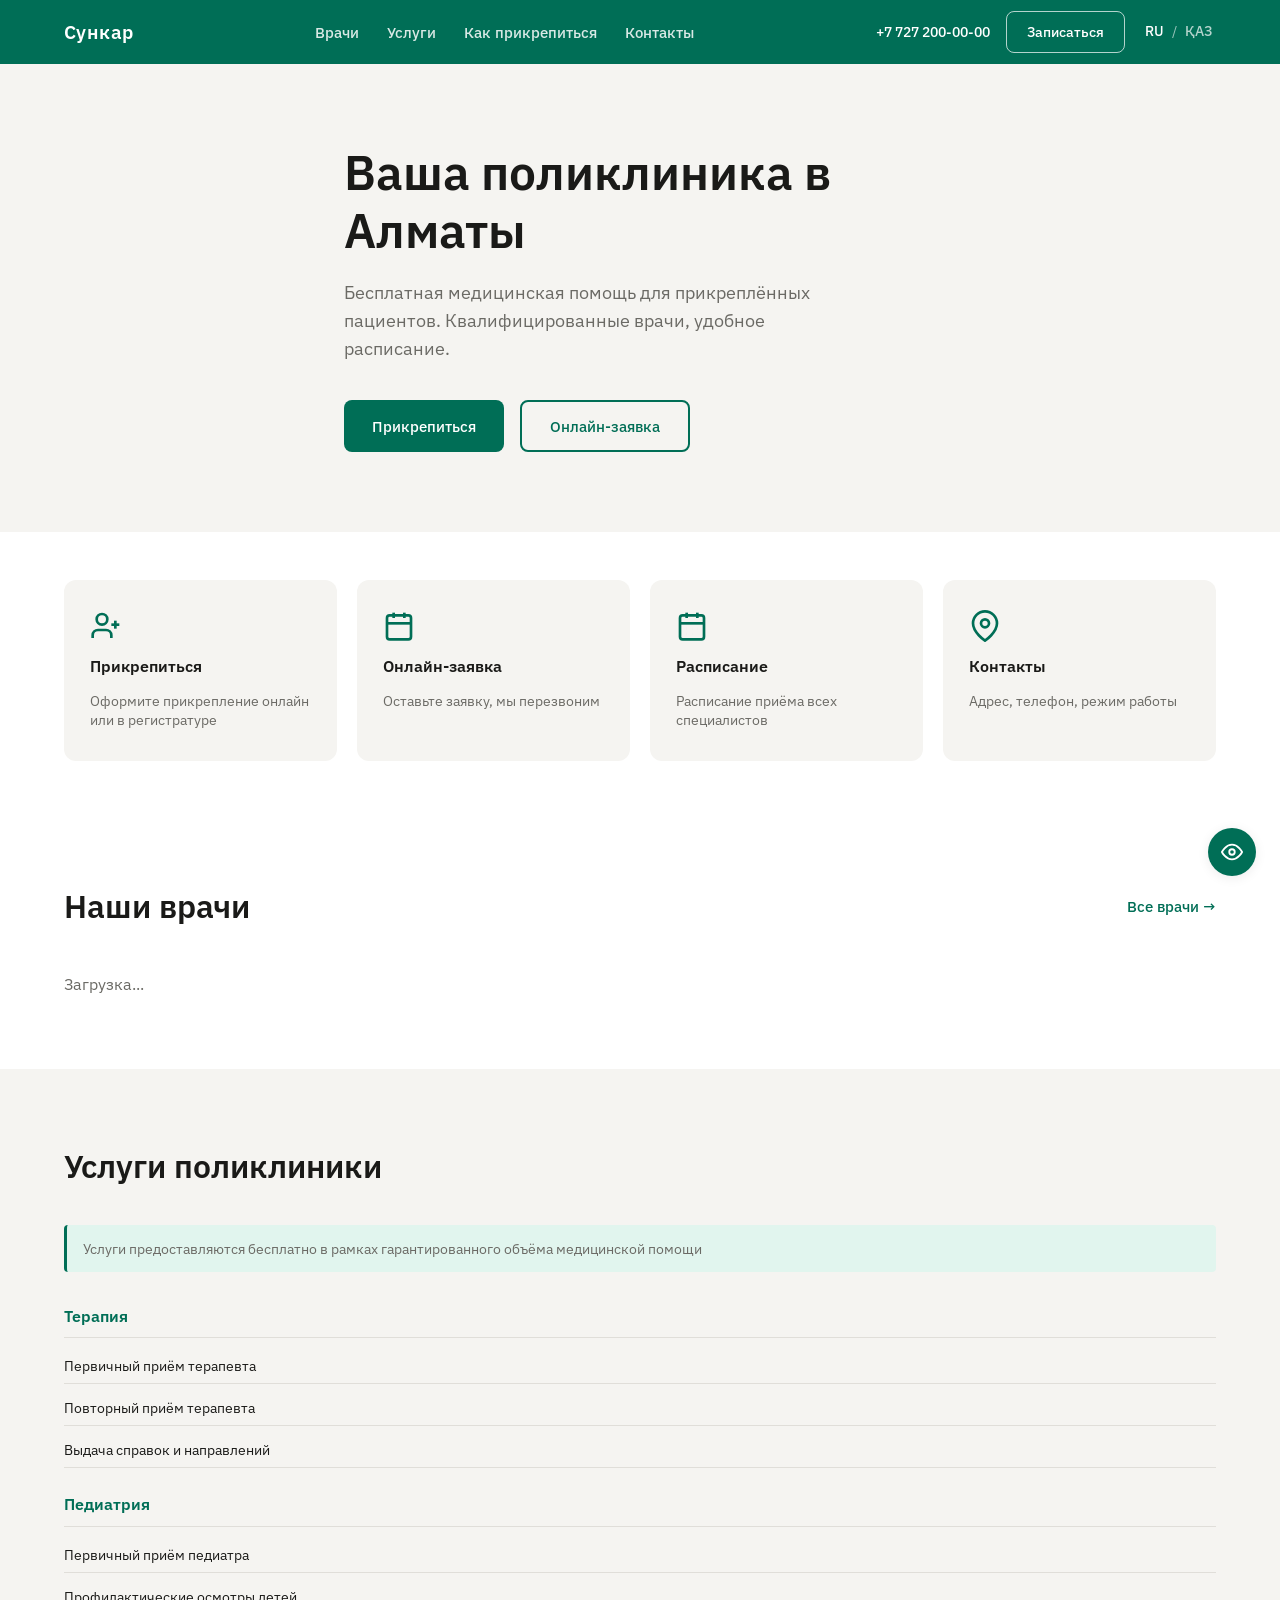
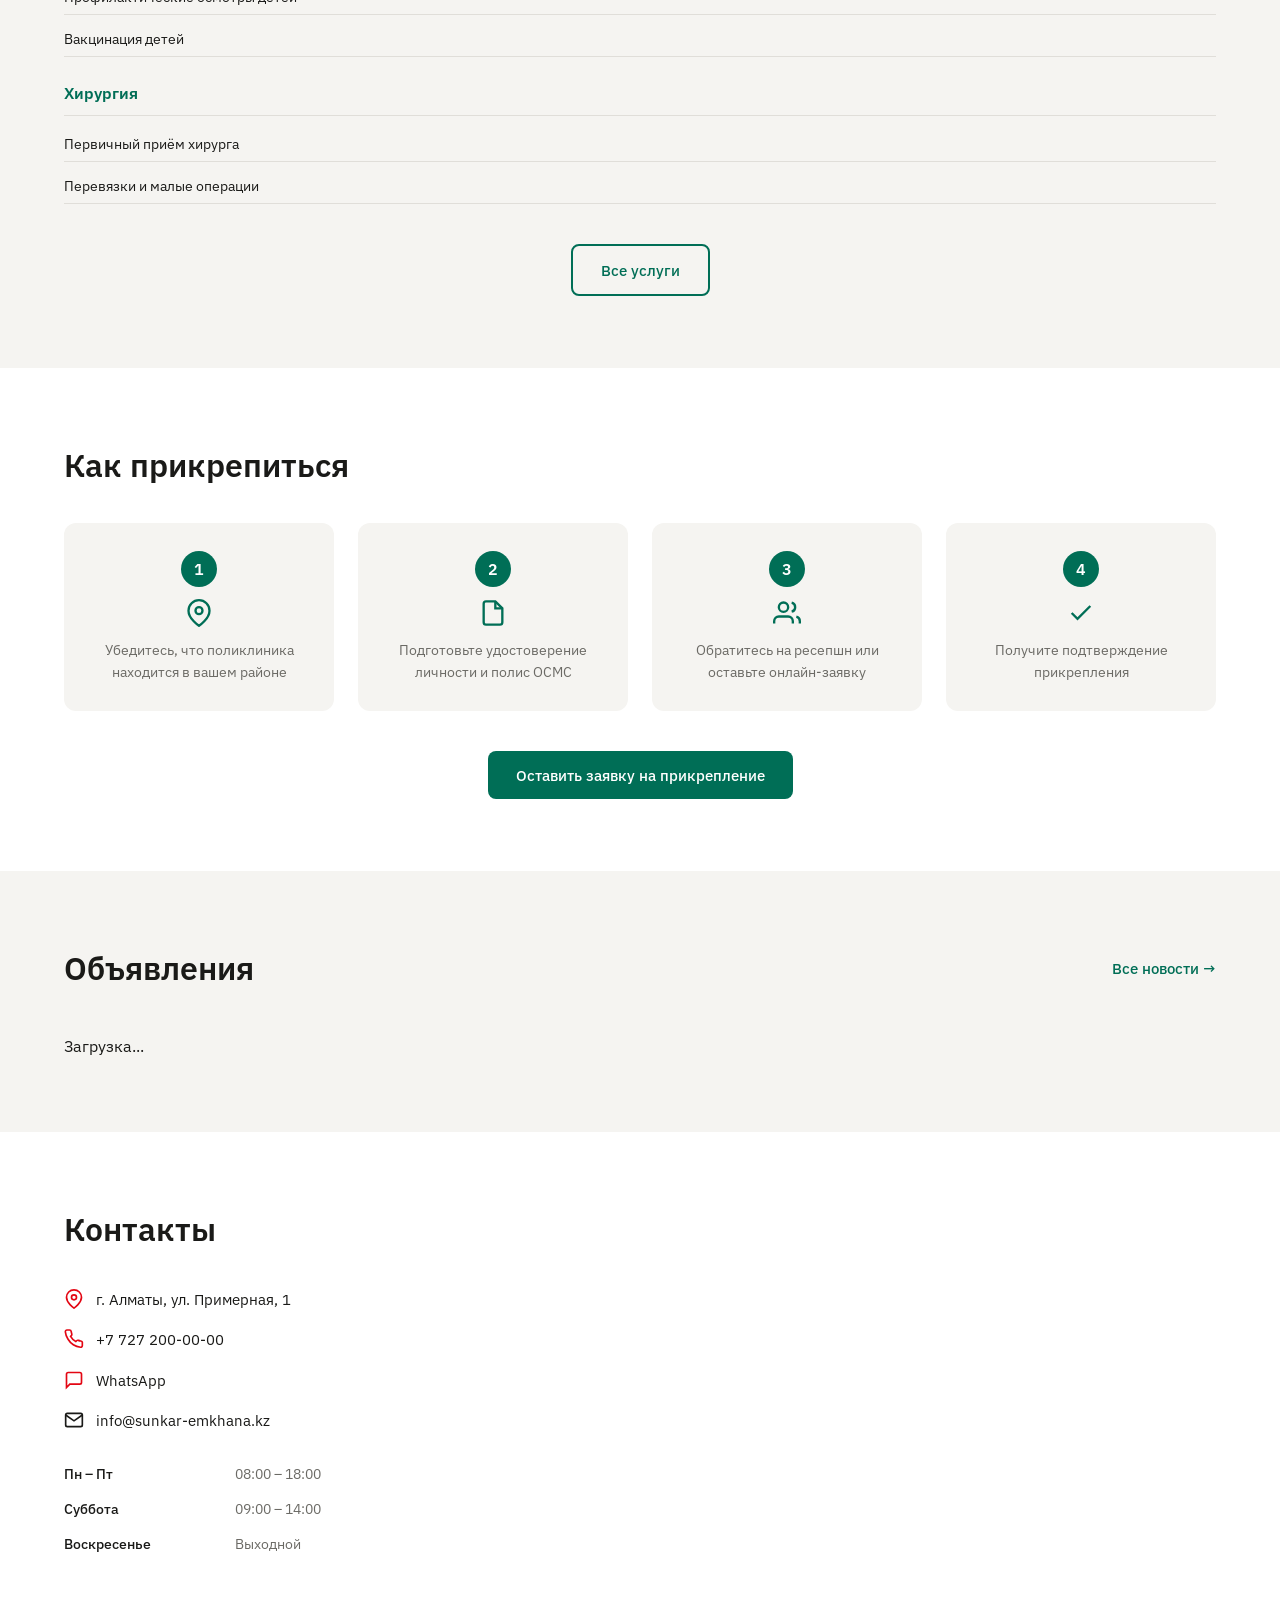
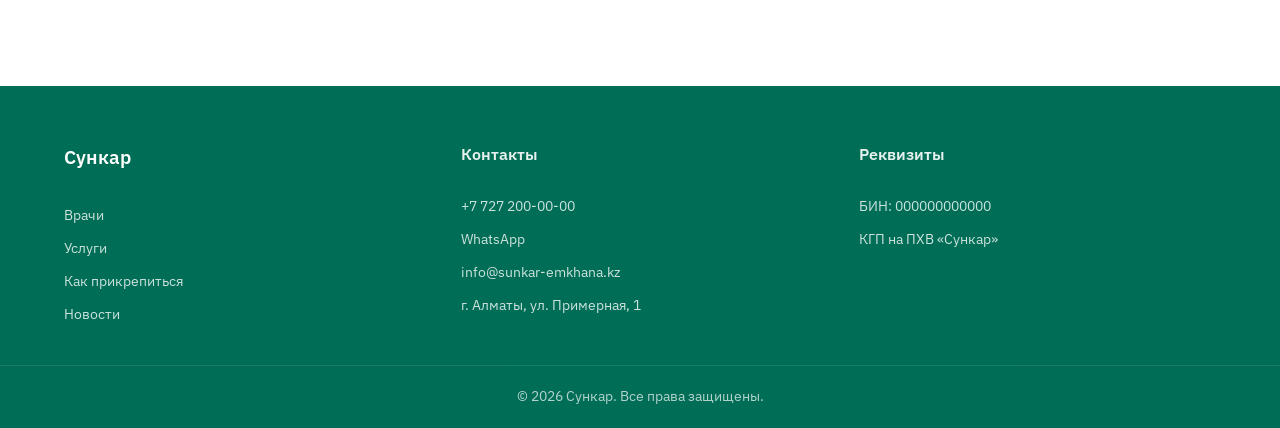
==== index.html @ d8d57017 "Initial project structure — Sunkar polyclinic website - index.html with all main sections (hero, qui" ====
<!DOCTYPE html>
<html lang="ru">
<head>
  <meta charset="UTF-8" />
  <meta name="viewport" content="width=device-width, initial-scale=1.0" />
  <title>Сункар — Городская поликлиника Алматы</title>
  <meta name="description" content="Государственная поликлиника Сункар в Алматы. Прикрепитесь к поликлинике, узнайте расписание врачей, запишитесь на приём." />
  <meta property="og:title" content="Сункар — Городская поликлиника Алматы" />
  <meta property="og:description" content="Прикрепитесь к поликлинике, узнайте расписание врачей, запишитесь на приём." />
  <meta property="og:type" content="website" />
  <link rel="preconnect" href="https://fonts.googleapis.com" />
  <link rel="preconnect" href="https://fonts.gstatic.com" crossorigin />
  <link href="https://fonts.googleapis.com/css2?family=IBM+Plex+Sans:wght@400;500;600&display=swap" rel="stylesheet" />
  <link rel="stylesheet" href="css/reset.css" />
  <link rel="stylesheet" href="css/main.css" />
  <link rel="stylesheet" href="css/components.css" />
  <script type="application/ld+json">
  {
    "@context": "https://schema.org",
    "@type": "MedicalOrganization",
    "name": "Сункар",
    "description": "Государственная поликлиника в Алматы",
    "url": "https://sunkar-emkhana.kz",
    "telephone": "+77272000000",
    "address": {
      "@type": "PostalAddress",
      "addressLocality": "Алматы",
      "addressCountry": "KZ"
    }
  }
  </script>
</head>
<body>

  <!-- HEADER -->
  <header class="header">
    <div class="container header__inner">
      <a href="/" class="header__logo">
        <img src="assets/logo.svg" alt="Сункар логотип" width="36" height="36" onerror="this.style.display='none'" />
        <span class="header__logo-text" data-i18n="nav.brand">Сункар</span>
      </a>
      <nav class="header__nav" id="mainNav">
        <a href="doctors.html" data-i18n="nav.doctors">Врачи</a>
        <a href="services.html" data-i18n="nav.services">Услуги</a>
        <a href="attach.html" data-i18n="nav.attach">Как прикрепиться</a>
        <a href="#contacts" data-i18n="nav.contacts">Контакты</a>
      </nav>
      <div class="header__actions">
        <a href="tel:+77272000000" class="header__phone" data-i18n="nav.phone">+7 727 200-00-00</a>
        <button class="btn btn--outline-white" onclick="openModal()" data-i18n="nav.cta">Записаться</button>
        <div class="lang-switch">
          <button class="lang-switch__btn active" onclick="setLang('ru')">RU</button>
          <span>/</span>
          <button class="lang-switch__btn" onclick="setLang('kz')">ҚАЗ</button>
        </div>
        <button class="burger" id="burgerBtn" aria-label="Меню" onclick="toggleNav()">
          <span></span><span></span><span></span>
        </button>
      </div>
    </div>
  </header>

  <!-- HERO -->
  <section class="hero">
    <div class="container hero__inner">
      <h1 class="hero__title" data-i18n="hero.title">Ваша поликлиника в Алматы</h1>
      <p class="hero__subtitle" data-i18n="hero.subtitle">Бесплатная медицинская помощь для прикреплённых пациентов. Квалифицированные врачи, удобное расписание.</p>
      <div class="hero__actions">
        <a href="attach.html" class="btn btn--primary" data-i18n="hero.cta1">Прикрепиться</a>
        <button class="btn btn--outline" onclick="openModal()" data-i18n="hero.cta2">Онлайн-заявка</button>
      </div>
    </div>
  </section>

  <!-- QUICK ACTIONS -->
  <section class="quick-actions">
    <div class="container">
      <div class="quick-actions__grid">
        <a href="attach.html" class="quick-card">
          <div class="quick-card__icon">
            <svg width="32" height="32" viewBox="0 0 24 24" fill="none" stroke="currentColor" stroke-width="2"><path d="M16 21v-2a4 4 0 0 0-4-4H6a4 4 0 0 0-4 4v2"/><circle cx="9" cy="7" r="4"/><line x1="19" y1="8" x2="19" y2="14"/><line x1="22" y1="11" x2="16" y2="11"/></svg>
          </div>
          <h3 class="quick-card__title" data-i18n="quick.attach">Прикрепиться</h3>
          <p class="quick-card__desc" data-i18n="quick.attachDesc">Оформите прикрепление онлайн или в регистратуре</p>
        </a>
        <button class="quick-card" onclick="openModal()">
          <div class="quick-card__icon">
            <svg width="32" height="32" viewBox="0 0 24 24" fill="none" stroke="currentColor" stroke-width="2"><rect x="3" y="4" width="18" height="18" rx="2" ry="2"/><line x1="16" y1="2" x2="16" y2="6"/><line x1="8" y1="2" x2="8" y2="6"/><line x1="3" y1="10" x2="21" y2="10"/></svg>
          </div>
          <h3 class="quick-card__title" data-i18n="quick.appointment">Онлайн-заявка</h3>
          <p class="quick-card__desc" data-i18n="quick.appointmentDesc">Оставьте заявку, мы перезвоним</p>
        </button>
        <a href="doctors.html" class="quick-card">
          <div class="quick-card__icon">
            <svg width="32" height="32" viewBox="0 0 24 24" fill="none" stroke="currentColor" stroke-width="2"><rect x="3" y="4" width="18" height="18" rx="2"/><line x1="16" y1="2" x2="16" y2="6"/><line x1="8" y1="2" x2="8" y2="6"/><line x1="3" y1="10" x2="21" y2="10"/><path d="M8 14h.01M12 14h.01M16 14h.01M8 18h.01M12 18h.01"/></svg>
          </div>
          <h3 class="quick-card__title" data-i18n="quick.schedule">Расписание</h3>
          <p class="quick-card__desc" data-i18n="quick.scheduleDesc">Расписание приёма всех специалистов</p>
        </a>
        <a href="#contacts" class="quick-card">
          <div class="quick-card__icon">
            <svg width="32" height="32" viewBox="0 0 24 24" fill="none" stroke="currentColor" stroke-width="2"><path d="M21 10c0 7-9 13-9 13s-9-6-9-13a9 9 0 0 1 18 0z"/><circle cx="12" cy="10" r="3"/></svg>
          </div>
          <h3 class="quick-card__title" data-i18n="quick.contacts">Контакты</h3>
          <p class="quick-card__desc" data-i18n="quick.contactsDesc">Адрес, телефон, режим работы</p>
        </a>
      </div>
    </div>
  </section>

  <!-- DOCTORS PREVIEW -->
  <section class="section">
    <div class="container">
      <div class="section__header">
        <h2 class="section__title" data-i18n="doctors.title">Наши врачи</h2>
        <a href="doctors.html" class="link-more" data-i18n="doctors.all">Все врачи →</a>
      </div>
      <div class="doctors-grid" id="doctorsGrid">
        <div class="doctors-loading" data-i18n="doctors.loading">Загрузка...</div>
      </div>
    </div>
  </section>

  <!-- SERVICES PREVIEW -->
  <section class="section section--gray">
    <div class="container">
      <h2 class="section__title" data-i18n="services.title">Услуги поликлиники</h2>
      <p class="services-note" data-i18n="services.note">Услуги предоставляются бесплатно в рамках гарантированного объёма медицинской помощи</p>
      <div class="services-list" id="servicesList"></div>
      <div class="section__footer">
        <a href="services.html" class="btn btn--outline-teal" data-i18n="services.all">Все услуги</a>
      </div>
    </div>
  </section>

  <!-- HOW TO ATTACH -->
  <section class="section">
    <div class="container">
      <h2 class="section__title" data-i18n="attach.title">Как прикрепиться</h2>
      <div class="steps-grid">
        <div class="step">
          <div class="step__num">1</div>
          <div class="step__icon"><svg width="28" height="28" viewBox="0 0 24 24" fill="none" stroke="currentColor" stroke-width="2"><path d="M21 10c0 7-9 13-9 13s-9-6-9-13a9 9 0 0 1 18 0z"/><circle cx="12" cy="10" r="3"/></svg></div>
          <p class="step__text" data-i18n="attach.step1">Убедитесь, что поликлиника находится в вашем районе</p>
        </div>
        <div class="step">
          <div class="step__num">2</div>
          <div class="step__icon"><svg width="28" height="28" viewBox="0 0 24 24" fill="none" stroke="currentColor" stroke-width="2"><path d="M14 2H6a2 2 0 0 0-2 2v16a2 2 0 0 0 2 2h12a2 2 0 0 0 2-2V8z"/><polyline points="14 2 14 8 20 8"/></svg></div>
          <p class="step__text" data-i18n="attach.step2">Подготовьте удостоверение личности и полис ОСМС</p>
        </div>
        <div class="step">
          <div class="step__num">3</div>
          <div class="step__icon"><svg width="28" height="28" viewBox="0 0 24 24" fill="none" stroke="currentColor" stroke-width="2"><path d="M17 21v-2a4 4 0 0 0-4-4H5a4 4 0 0 0-4 4v2"/><circle cx="9" cy="7" r="4"/><path d="M23 21v-2a4 4 0 0 0-3-3.87"/><path d="M16 3.13a4 4 0 0 1 0 7.75"/></svg></div>
          <p class="step__text" data-i18n="attach.step3">Обратитесь на ресепшн или оставьте онлайн-заявку</p>
        </div>
        <div class="step">
          <div class="step__num">4</div>
          <div class="step__icon"><svg width="28" height="28" viewBox="0 0 24 24" fill="none" stroke="currentColor" stroke-width="2"><polyline points="20 6 9 17 4 12"/></svg></div>
          <p class="step__text" data-i18n="attach.step4">Получите подтверждение прикрепления</p>
        </div>
      </div>
      <div class="section__footer">
        <button class="btn btn--primary" onclick="openModal()" data-i18n="attach.cta">Оставить заявку на прикрепление</button>
      </div>
    </div>
  </section>

  <!-- NEWS PREVIEW -->
  <section class="section section--gray">
    <div class="container">
      <div class="section__header">
        <h2 class="section__title" data-i18n="news.title">Объявления</h2>
        <a href="news.html" class="link-more" data-i18n="news.all">Все новости →</a>
      </div>
      <div class="news-grid" id="newsGrid">
        <div class="news-loading" data-i18n="news.loading">Загрузка...</div>
      </div>
    </div>
  </section>

  <!-- CONTACTS -->
  <section class="section" id="contacts">
    <div class="container">
      <h2 class="section__title" data-i18n="contacts.title">Контакты</h2>
      <div class="contacts-layout">
        <div class="contacts-info">
          <div class="contact-item">
            <svg width="20" height="20" viewBox="0 0 24 24" fill="none" stroke="var(--sunkar-red)" stroke-width="2"><path d="M21 10c0 7-9 13-9 13s-9-6-9-13a9 9 0 0 1 18 0z"/><circle cx="12" cy="10" r="3"/></svg>
            <span data-i18n="contacts.address">г. Алматы, ул. Примерная, 1</span>
          </div>
          <div class="contact-item">
            <svg width="20" height="20" viewBox="0 0 24 24" fill="none" stroke="var(--sunkar-red)" stroke-width="2"><path d="M22 16.92v3a2 2 0 0 1-2.18 2 19.79 19.79 0 0 1-8.63-3.07A19.5 19.5 0 0 1 4.69 12 19.79 19.79 0 0 1 1.61 3.41 2 2 0 0 1 3.6 1.22h3a2 2 0 0 1 2 1.72c.127.96.361 1.903.7 2.81a2 2 0 0 1-.45 2.11L7.91 8.77a16 16 0 0 0 6.29 6.29l.95-.95a2 2 0 0 1 2.11-.45c.907.339 1.85.573 2.81.7A2 2 0 0 1 22 16.92z"/></svg>
            <a href="tel:+77272000000" data-i18n="contacts.phone">+7 727 200-00-00</a>
          </div>
          <div class="contact-item">
            <svg width="20" height="20" viewBox="0 0 24 24" fill="none" stroke="var(--sunkar-red)" stroke-width="2"><path d="M21 15a2 2 0 0 1-2 2H7l-4 4V5a2 2 0 0 1 2-2h14a2 2 0 0 1 2 2z"/></svg>
            <a href="https://wa.me/77272000000" target="_blank" rel="noopener" data-i18n="contacts.whatsapp">WhatsApp</a>
          </div>
          <div class="contact-item">
            <svg width="20" height="20" viewBox="0 0 24 24" fill="none" stroke="currentColor" stroke-width="2"><path d="M4 4h16c1.1 0 2 .9 2 2v12c0 1.1-.9 2-2 2H4c-1.1 0-2-.9-2-2V6c0-1.1.9-2 2-2z"/><polyline points="22,6 12,13 2,6"/></svg>
            <a href="mailto:info@sunkar-emkhana.kz">info@sunkar-emkhana.kz</a>
          </div>
          <table class="schedule-table">
            <tbody>
              <tr><td data-i18n="contacts.weekdays">Пн – Пт</td><td>08:00 – 18:00</td></tr>
              <tr><td data-i18n="contacts.saturday">Суббота</td><td>09:00 – 14:00</td></tr>
              <tr><td data-i18n="contacts.sunday">Воскресенье</td><td data-i18n="contacts.closed">Выходной</td></tr>
            </tbody>
          </table>
        </div>
        <div class="contacts-map">
          <iframe
            src="https://widgets.2gis.com/widget?type=firmsonmap&options=%7B%22pos%22%3A%7B%22lat%22%3A43.238949%2C%22lon%22%3A76.945465%2C%22zoom%22%3A15%7D%7D"
            width="100%" height="320" frameborder="0" allowfullscreen
            title="Карта поликлиники Сункар">
          </iframe>
        </div>
      </div>
    </div>
  </section>

  <!-- FOOTER -->
  <footer class="footer">
    <div class="container footer__inner">
      <div class="footer__col">
        <p class="footer__brand" data-i18n="nav.brand">Сункар</p>
        <nav class="footer__nav">
          <a href="doctors.html" data-i18n="nav.doctors">Врачи</a>
          <a href="services.html" data-i18n="nav.services">Услуги</a>
          <a href="attach.html" data-i18n="nav.attach">Как прикрепиться</a>
          <a href="news.html" data-i18n="nav.news">Новости</a>
        </nav>
      </div>
      <div class="footer__col">
        <p class="footer__col-title" data-i18n="contacts.title">Контакты</p>
        <a href="tel:+77272000000" data-i18n="contacts.phone">+7 727 200-00-00</a>
        <a href="https://wa.me/77272000000" target="_blank" rel="noopener">WhatsApp</a>
        <a href="mailto:info@sunkar-emkhana.kz">info@sunkar-emkhana.kz</a>
        <span data-i18n="contacts.address">г. Алматы, ул. Примерная, 1</span>
      </div>
      <div class="footer__col">
        <p class="footer__col-title" data-i18n="footer.requisites">Реквизиты</p>
        <span data-i18n="footer.bin">БИН: 000000000000</span>
        <span data-i18n="footer.org">КГП на ПХВ «Сункар»</span>
      </div>
    </div>
    <div class="footer__bottom">
      <p>&copy; <span id="year"></span> <span data-i18n="nav.brand">Сункар</span>. <span data-i18n="footer.rights">Все права защищены.</span></p>
    </div>
  </footer>

  <!-- MODAL -->
  <div class="modal" id="modal" role="dialog" aria-modal="true" aria-labelledby="modalTitle">
    <div class="modal__overlay" onclick="closeModal()"></div>
    <div class="modal__content">
      <button class="modal__close" onclick="closeModal()" aria-label="Закрыть">&times;</button>
      <h2 class="modal__title" id="modalTitle" data-i18n="modal.title">Онлайн-заявка</h2>
      <form class="modal__form" id="modalForm" onsubmit="submitForm(event)">
        <div class="form-group">
          <label data-i18n="modal.name">Имя</label>
          <input type="text" name="name" placeholder="Ваше имя" required />
        </div>
        <div class="form-group">
          <label data-i18n="modal.phone">Телефон *</label>
          <input type="tel" name="phone" placeholder="+7XXXXXXXXXX" pattern="\+7\d{10}" required />
        </div>
        <div class="form-group">
          <label data-i18n="modal.specialty">Специальность</label>
          <select name="specialty">
            <option value="" data-i18n="modal.selectSpecialty">Выберите специальность</option>
            <option>Терапевт</option>
            <option>Педиатр</option>
            <option>Хирург</option>
            <option>Невролог</option>
            <option>Кардиолог</option>
          </select>
        </div>
        <div class="form-group">
          <label data-i18n="modal.time">Удобное время</label>
          <select name="time">
            <option value="morning" data-i18n="modal.morning">Утро (08:00–12:00)</option>
            <option value="day" data-i18n="modal.day">День (12:00–15:00)</option>
            <option value="evening" data-i18n="modal.evening">Вечер (15:00–18:00)</option>
          </select>
        </div>
        <button type="submit" class="btn btn--primary btn--full" data-i18n="modal.submit">Отправить заявку</button>
        <p class="modal__success" id="modalSuccess" data-i18n="modal.success">Мы перезвоним вам в течение 2 часов</p>
      </form>
    </div>
  </div>

  <!-- ACCESSIBILITY PANEL -->
  <button class="access-toggle" id="accessToggle" onclick="toggleAccessPanel()" aria-label="Версия для слабовидящих">
    <svg width="22" height="22" viewBox="0 0 24 24" fill="none" stroke="currentColor" stroke-width="2"><path d="M1 12s4-8 11-8 11 8 11 8-4 8-11 8-11-8-11-8z"/><circle cx="12" cy="12" r="3"/></svg>
  </button>
  <div class="access-panel" id="accessPanel">
    <p class="access-panel__title" data-i18n="access.title">Версия для слабовидящих</p>
    <div class="access-panel__group">
      <p class="access-panel__label" data-i18n="access.fontSize">Размер шрифта</p>
      <div class="access-panel__btns">
        <button onclick="setFontSize('normal')" data-i18n="access.normal">Обычный</button>
        <button onclick="setFontSize('large')" data-i18n="access.large">Крупный</button>
        <button onclick="setFontSize('xlarge')" data-i18n="access.xlarge">Очень крупный</button>
      </div>
    </div>
    <div class="access-panel__group">
      <p class="access-panel__label" data-i18n="access.colorScheme">Цветовая схема</p>
      <div class="access-panel__btns">
        <button onclick="setColorScheme('normal')" data-i18n="access.schemeNormal">Обычная</button>
        <button onclick="setColorScheme('bw')" data-i18n="access.schemeBW">Ч/Б</button>
        <button onclick="setColorScheme('inv')" data-i18n="access.schemeInv">Инверсия</button>
        <button onclick="setColorScheme('yb')" data-i18n="access.schemeYB">Жёлтый фон</button>
      </div>
    </div>
    <div class="access-panel__group">
      <p class="access-panel__label" data-i18n="access.letterSpacing">Интервал букв</p>
      <div class="access-panel__btns">
        <button onclick="setLetterSpacing('normal')" data-i18n="access.spacingNormal">Обычный</button>
        <button onclick="setLetterSpacing('wide')" data-i18n="access.spacingWide">Увеличенный</button>
      </div>
    </div>
  </div>

  <script src="js/i18n.js"></script>
  <script src="js/firebase.js" type="module"></script>
  <script src="js/doctors.js" type="module"></script>
  <script src="js/news.js" type="module"></script>
  <script src="js/services.js"></script>
  <script>
    document.getElementById('year').textContent = new Date().getFullYear();
    function toggleNav() {
      document.getElementById('mainNav').classList.toggle('open');
    }
    document.addEventListener('keydown', e => { if (e.key === 'Escape') { closeModal(); } });
  </script>
</body>
</html>
---- css/main.css ----
/* ── CSS Variables ── */
:root {
  --teal:        #006E56;
  --teal-mid:    #1D9E75;
  --teal-light:  #E1F5EE;
  --sunkar-red:  #E30613;
  --gray-bg:     #F5F4F1;
  --gray-line:   #E0DED9;
  --text:        #1A1A18;
  --text-sec:    #6B6A65;
  --white:       #FFFFFF;

  --font: 'IBM Plex Sans', sans-serif;
  --radius: 12px;
  --shadow: 0 2px 12px rgba(0,0,0,.08);
  --transition: .2s ease;
}

/* ── Accessibility overrides ── */
body.accessible-bw  { filter: grayscale(1) contrast(1.5); }
body.accessible-inv { filter: invert(1) hue-rotate(180deg); }
body.accessible-yb  { background: #FFFE00 !important; color: #00008B !important; }
body.accessible-yb * { background: #FFFE00 !important; color: #00008B !important; border-color: #00008B !important; }
body.font-large  html, html.font-large  { font-size: 125%; }
body.font-xlarge html, html.font-xlarge { font-size: 150%; }
html.font-large  { font-size: 125%; }
html.font-xlarge { font-size: 150%; }
body.spacing-wide * { letter-spacing: 0.12em; }

/* ── Base ── */
html { font-size: 16px; }
body {
  font-family: var(--font);
  color: var(--text);
  background: var(--white);
  line-height: 1.6;
}

.container {
  max-width: 1200px;
  margin: 0 auto;
  padding: 0 24px;
}

/* ── Header ── */
.header {
  position: sticky;
  top: 0;
  z-index: 100;
  background: var(--teal);
  height: 64px;
}

.header__inner {
  display: flex;
  align-items: center;
  gap: 32px;
  height: 100%;
}

.header__logo {
  display: flex;
  align-items: center;
  gap: 10px;
  flex-shrink: 0;
}

.header__logo-text {
  color: var(--white);
  font-size: 1.2rem;
  font-weight: 600;
  letter-spacing: .02em;
}

.header__nav {
  display: flex;
  gap: 28px;
  flex: 1;
  justify-content: center;
}

.header__nav a {
  color: rgba(255,255,255,.85);
  font-size: .95rem;
  font-weight: 500;
  transition: color var(--transition);
}

.header__nav a:hover,
.header__nav a.active { color: var(--white); }
.header__nav a.active { color: var(--sunkar-red); }

.header__actions {
  display: flex;
  align-items: center;
  gap: 16px;
  flex-shrink: 0;
}

.header__phone {
  color: var(--white);
  font-size: .9rem;
  font-weight: 500;
}

.lang-switch {
  display: flex;
  align-items: center;
  gap: 4px;
  color: rgba(255,255,255,.6);
  font-size: .85rem;
}

.lang-switch__btn {
  color: rgba(255,255,255,.7);
  font-size: .85rem;
  font-weight: 500;
  padding: 2px 4px;
  border-radius: 4px;
  transition: color var(--transition);
}

.lang-switch__btn.active,
.lang-switch__btn:hover { color: var(--white); }

.burger {
  display: none;
  flex-direction: column;
  gap: 5px;
  padding: 4px;
}

.burger span {
  display: block;
  width: 22px;
  height: 2px;
  background: var(--white);
  border-radius: 2px;
}

/* ── Hero ── */
.hero {
  background: var(--gray-bg);
  padding: 80px 0;
}

.hero__inner { max-width: 640px; }

.hero__title {
  font-size: clamp(2rem, 4vw, 3rem);
  font-weight: 600;
  line-height: 1.2;
  margin-bottom: 20px;
  color: var(--text);
}

.hero__subtitle {
  font-size: 1.1rem;
  color: var(--text-sec);
  margin-bottom: 36px;
  max-width: 520px;
}

.hero__actions {
  display: flex;
  gap: 16px;
  flex-wrap: wrap;
}

/* ── Buttons ── */
.btn {
  display: inline-flex;
  align-items: center;
  justify-content: center;
  padding: 12px 28px;
  border-radius: 8px;
  font-size: .95rem;
  font-weight: 500;
  transition: all var(--transition);
  cursor: pointer;
}

.btn--primary {
  background: var(--teal);
  color: var(--white);
}
.btn--primary:hover { background: var(--teal-mid); }

.btn--outline {
  border: 2px solid var(--teal);
  color: var(--teal);
  background: transparent;
}
.btn--outline:hover { background: var(--teal-light); }

.btn--outline-white {
  border: 1.5px solid rgba(255,255,255,.7);
  color: var(--white);
  background: transparent;
  padding: 8px 20px;
  font-size: .9rem;
}
.btn--outline-white:hover { background: rgba(255,255,255,.1); }

.btn--outline-teal {
  border: 2px solid var(--teal);
  color: var(--teal);
  background: transparent;
}
.btn--outline-teal:hover { background: var(--teal-light); }

.btn--full { width: 100%; }

/* ── Sections ── */
.section { padding: 72px 0; }
.section--gray { background: var(--gray-bg); }

.section__header {
  display: flex;
  align-items: center;
  justify-content: space-between;
  margin-bottom: 40px;
}

.section__title {
  font-size: clamp(1.5rem, 3vw, 2rem);
  font-weight: 600;
  margin-bottom: 32px;
}

.section__header .section__title { margin-bottom: 0; }

.section__footer {
  text-align: center;
  margin-top: 40px;
}

.link-more {
  color: var(--teal);
  font-weight: 500;
  font-size: .95rem;
  transition: color var(--transition);
}
.link-more:hover { color: var(--teal-mid); }

/* ── Quick Actions ── */
.quick-actions { padding: 48px 0; background: var(--white); }

.quick-actions__grid {
  display: grid;
  grid-template-columns: repeat(4, 1fr);
  gap: 20px;
}

.quick-card {
  display: flex;
  flex-direction: column;
  align-items: flex-start;
  gap: 12px;
  padding: 28px 24px;
  background: var(--gray-bg);
  border-radius: var(--radius);
  border: 2px solid transparent;
  transition: border-color var(--transition), box-shadow var(--transition);
  text-align: left;
  width: 100%;
}

.quick-card:hover {
  border-color: var(--teal);
  box-shadow: var(--shadow);
}

.quick-card__icon { color: var(--teal); }

.quick-card__title {
  font-size: 1rem;
  font-weight: 600;
  color: var(--text);
}

.quick-card__desc {
  font-size: .875rem;
  color: var(--text-sec);
  line-height: 1.4;
}

/* ── Doctors Grid ── */
.doctors-grid {
  display: grid;
  grid-template-columns: repeat(4, 1fr);
  gap: 20px;
}

.doctor-card {
  background: var(--white);
  border: 1px solid var(--gray-line);
  border-radius: var(--radius);
  padding: 24px;
  display: flex;
  flex-direction: column;
  align-items: center;
  gap: 12px;
  text-align: center;
  transition: box-shadow var(--transition);
}

.doctor-card:hover { box-shadow: var(--shadow); }

.doctor-card__photo {
  width: 80px;
  height: 80px;
  border-radius: 50%;
  object-fit: cover;
  background: var(--teal-light);
  display: flex;
  align-items: center;
  justify-content: center;
  font-size: 1.4rem;
  font-weight: 600;
  color: var(--teal);
  overflow: hidden;
}

.doctor-card__name {
  font-weight: 600;
  font-size: .95rem;
}

.doctor-card__specialty {
  font-size: .85rem;
  color: var(--text-sec);
}

.doctor-card__schedule {
  font-size: .8rem;
  color: var(--teal);
  font-weight: 500;
}

.doctors-loading { color: var(--text-sec); }

/* ── Services ── */
.services-note {
  font-size: .9rem;
  color: var(--text-sec);
  margin-bottom: 32px;
  padding: 12px 16px;
  background: var(--teal-light);
  border-left: 3px solid var(--teal);
  border-radius: 4px;
}

.services-list { display: flex; flex-direction: column; gap: 24px; }

.services-category__title {
  font-weight: 600;
  font-size: 1rem;
  color: var(--teal);
  margin-bottom: 10px;
  padding-bottom: 8px;
  border-bottom: 1px solid var(--gray-line);
}

.services-category__items {
  display: flex;
  flex-direction: column;
  gap: 6px;
}

.service-item {
  font-size: .9rem;
  color: var(--text);
  padding: 6px 0;
  border-bottom: 1px solid var(--gray-line);
}

/* ── Steps ── */
.steps-grid {
  display: grid;
  grid-template-columns: repeat(4, 1fr);
  gap: 24px;
}

.step {
  display: flex;
  flex-direction: column;
  align-items: center;
  text-align: center;
  gap: 12px;
  padding: 28px 20px;
  background: var(--gray-bg);
  border-radius: var(--radius);
  position: relative;
}

.step__num {
  width: 36px;
  height: 36px;
  border-radius: 50%;
  background: var(--teal);
  color: var(--white);
  font-weight: 600;
  font-size: 1rem;
  display: flex;
  align-items: center;
  justify-content: center;
}

.step__icon { color: var(--teal); }

.step__text {
  font-size: .9rem;
  color: var(--text-sec);
  line-height: 1.5;
}

/* ── News ── */
.news-grid {
  display: grid;
  grid-template-columns: repeat(2, 1fr);
  gap: 20px;
}

.news-card {
  background: var(--white);
  border: 1px solid var(--gray-line);
  border-radius: var(--radius);
  padding: 24px;
  transition: box-shadow var(--transition);
}

.news-card:hover { box-shadow: var(--shadow); }

.news-card--pinned { border-left: 4px solid var(--sunkar-red); }

.news-card__badge {
  display: inline-block;
  background: var(--sunkar-red);
  color: var(--white);
  font-size: .75rem;
  font-weight: 600;
  padding: 2px 8px;
  border-radius: 4px;
  margin-bottom: 10px;
}

.news-card__date {
  font-size: .8rem;
  color: var(--text-sec);
  margin-bottom: 8px;
}

.news-card__title {
  font-weight: 600;
  font-size: 1rem;
  margin-bottom: 8px;
}

.news-card__body {
  font-size: .875rem;
  color: var(--text-sec);
  display: -webkit-box;
  -webkit-line-clamp: 2;
  -webkit-box-orient: vertical;
  overflow: hidden;
}

/* ── Contacts ── */
.contacts-layout {
  display: grid;
  grid-template-columns: 340px 1fr;
  gap: 40px;
  align-items: start;
}

.contacts-info { display: flex; flex-direction: column; gap: 16px; }

.contact-item {
  display: flex;
  align-items: center;
  gap: 12px;
  font-size: .95rem;
}

.contact-item a:hover { color: var(--teal); }

.schedule-table { margin-top: 8px; border-collapse: collapse; width: 100%; }
.schedule-table td { padding: 6px 12px 6px 0; font-size: .9rem; color: var(--text-sec); }
.schedule-table td:first-child { font-weight: 500; color: var(--text); }

.contacts-map { border-radius: var(--radius); overflow: hidden; }

/* ── Footer ── */
.footer {
  background: var(--teal);
  color: var(--white);
  padding: 56px 0 0;
}

.footer__inner {
  display: grid;
  grid-template-columns: repeat(3, 1fr);
  gap: 40px;
  padding-bottom: 40px;
}

.footer__brand {
  font-size: 1.2rem;
  font-weight: 600;
  margin-bottom: 20px;
}

.footer__col-title {
  font-weight: 600;
  margin-bottom: 16px;
  opacity: .9;
}

.footer__nav,
.footer__col { display: flex; flex-direction: column; gap: 10px; }

.footer__nav a,
.footer__col a,
.footer__col span {
  font-size: .9rem;
  opacity: .8;
  transition: opacity var(--transition);
}

.footer__nav a:hover,
.footer__col a:hover { opacity: 1; }

.footer__bottom {
  border-top: 1px solid rgba(255,255,255,.15);
  padding: 20px 24px;
  text-align: center;
  font-size: .85rem;
  opacity: .7;
}

/* ── Modal ── */
.modal {
  display: none;
  position: fixed;
  inset: 0;
  z-index: 200;
  align-items: center;
  justify-content: center;
}

.modal.open { display: flex; }

.modal__overlay {
  position: absolute;
  inset: 0;
  background: rgba(0,0,0,.5);
}

.modal__content {
  position: relative;
  background: var(--white);
  border-radius: var(--radius);
  padding: 40px;
  width: 100%;
  max-width: 480px;
  z-index: 1;
  max-height: 90vh;
  overflow-y: auto;
}

.modal__close {
  position: absolute;
  top: 16px;
  right: 20px;
  font-size: 1.5rem;
  color: var(--text-sec);
  line-height: 1;
}

.modal__title {
  font-size: 1.4rem;
  font-weight: 600;
  margin-bottom: 24px;
}

.modal__form { display: flex; flex-direction: column; gap: 16px; }

.form-group { display: flex; flex-direction: column; gap: 6px; }

.form-group label {
  font-size: .875rem;
  font-weight: 500;
  color: var(--text);
}

.form-group input,
.form-group select {
  padding: 10px 14px;
  border: 1.5px solid var(--gray-line);
  border-radius: 8px;
  font-size: .95rem;
  transition: border-color var(--transition);
  outline: none;
}

.form-group input:focus,
.form-group select:focus { border-color: var(--teal); }

.modal__success {
  display: none;
  color: var(--teal);
  font-weight: 500;
  text-align: center;
  padding: 12px;
  background: var(--teal-light);
  border-radius: 8px;
}

/* ── Accessibility Panel ── */
.access-toggle {
  position: fixed;
  bottom: 24px;
  right: 24px;
  z-index: 150;
  background: var(--teal);
  color: var(--white);
  width: 48px;
  height: 48px;
  border-radius: 50%;
  display: flex;
  align-items: center;
  justify-content: center;
  box-shadow: var(--shadow);
  transition: background var(--transition);
}

.access-toggle:hover { background: var(--teal-mid); }

.access-panel {
  display: none;
  position: fixed;
  bottom: 84px;
  right: 24px;
  z-index: 150;
  background: var(--white);
  border: 1px solid var(--gray-line);
  border-radius: var(--radius);
  padding: 20px;
  width: 280px;
  box-shadow: 0 4px 24px rgba(0,0,0,.12);
}

.access-panel.open { display: block; }

.access-panel__title {
  font-weight: 600;
  font-size: .9rem;
  margin-bottom: 16px;
  color: var(--text);
}

.access-panel__group { margin-bottom: 16px; }

.access-panel__label {
  font-size: .8rem;
  color: var(--text-sec);
  margin-bottom: 8px;
}

.access-panel__btns {
  display: flex;
  flex-wrap: wrap;
  gap: 6px;
}

.access-panel__btns button {
  font-size: .78rem;
  padding: 4px 10px;
  border: 1.5px solid var(--gray-line);
  border-radius: 6px;
  background: var(--gray-bg);
  color: var(--text);
  transition: all var(--transition);
}

.access-panel__btns button:hover {
  border-color: var(--teal);
  color: var(--teal);
}

/* ── Responsive ── */
@media (max-width: 1200px) {
  .doctors-grid { grid-template-columns: repeat(3, 1fr); }
  .quick-actions__grid { grid-template-columns: repeat(2, 1fr); }
}

@media (max-width: 768px) {
  .header__nav {
    display: none;
    position: fixed;
    bottom: 0;
    left: 0;
    right: 0;
    background: var(--teal);
    flex-direction: column;
    gap: 0;
    padding: 24px;
    box-shadow: 0 -4px 24px rgba(0,0,0,.2);
  }
  .header__nav.open { display: flex; }
  .header__nav a { padding: 14px 0; border-bottom: 1px solid rgba(255,255,255,.1); font-size: 1rem; }
  .header__phone { display: none; }
  .burger { display: flex; }

  .hero { padding: 48px 0; }
  .hero__actions { flex-direction: column; }
  .hero__actions .btn { width: 100%; text-align: center; }

  .doctors-grid { grid-template-columns: repeat(2, 1fr); }
  .steps-grid { grid-template-columns: repeat(2, 1fr); }
  .news-grid { grid-template-columns: 1fr; }
  .contacts-layout { grid-template-columns: 1fr; }
  .footer__inner { grid-template-columns: 1fr; gap: 24px; }
}

@media (max-width: 480px) {
  .doctors-grid { grid-template-columns: 1fr; }
  .steps-grid { grid-template-columns: 1fr; }
  .quick-actions__grid { grid-template-columns: 1fr 1fr; }
  .modal__content { padding: 28px 20px; margin: 16px; }
}
---- css/components.css ----
/* Additional component styles — extend as needed */

/* Breadcrumbs */
.breadcrumbs {
  display: flex;
  align-items: center;
  gap: 8px;
  font-size: .875rem;
  color: var(--text-sec);
  margin-bottom: 24px;
}
.breadcrumbs a { color: var(--teal); }
.breadcrumbs a:hover { text-decoration: underline; }
.breadcrumbs__sep { opacity: .5; }

/* Tags / Badges */
.badge {
  display: inline-block;
  padding: 2px 10px;
  border-radius: 20px;
  font-size: .78rem;
  font-weight: 500;
}
.badge--teal { background: var(--teal-light); color: var(--teal); }
.badge--red  { background: #fde8e9; color: var(--sunkar-red); }

/* FAQ Accordion */
.faq { display: flex; flex-direction: column; gap: 8px; }

.faq-item {
  border: 1px solid var(--gray-line);
  border-radius: 8px;
  overflow: hidden;
}

.faq-item__question {
  width: 100%;
  text-align: left;
  padding: 16px 20px;
  font-size: .95rem;
  font-weight: 500;
  color: var(--text);
  display: flex;
  justify-content: space-between;
  align-items: center;
  gap: 16px;
  background: var(--white);
  transition: background var(--transition);
}

.faq-item__question:hover { background: var(--gray-bg); }

.faq-item__question::after {
  content: '+';
  font-size: 1.2rem;
  color: var(--teal);
  flex-shrink: 0;
  transition: transform var(--transition);
}

.faq-item.open .faq-item__question::after { transform: rotate(45deg); }

.faq-item__answer {
  display: none;
  padding: 0 20px 16px;
  font-size: .9rem;
  color: var(--text-sec);
  line-height: 1.7;
}

.faq-item.open .faq-item__answer { display: block; }

/* Filter bar */
.filter-bar {
  display: flex;
  align-items: center;
  gap: 12px;
  margin-bottom: 32px;
  flex-wrap: wrap;
}

.filter-bar label {
  font-size: .875rem;
  font-weight: 500;
  color: var(--text-sec);
}

.filter-bar select {
  padding: 8px 14px;
  border: 1.5px solid var(--gray-line);
  border-radius: 8px;
  font-size: .9rem;
  outline: none;
  transition: border-color var(--transition);
}

.filter-bar select:focus { border-color: var(--teal); }

/* Page hero (inner pages) */
.page-hero {
  background: var(--gray-bg);
  padding: 48px 0 40px;
  border-bottom: 1px solid var(--gray-line);
}

.page-hero__title {
  font-size: clamp(1.8rem, 3vw, 2.4rem);
  font-weight: 600;
}

.page-hero__subtitle {
  font-size: 1rem;
  color: var(--text-sec);
  margin-top: 8px;
}
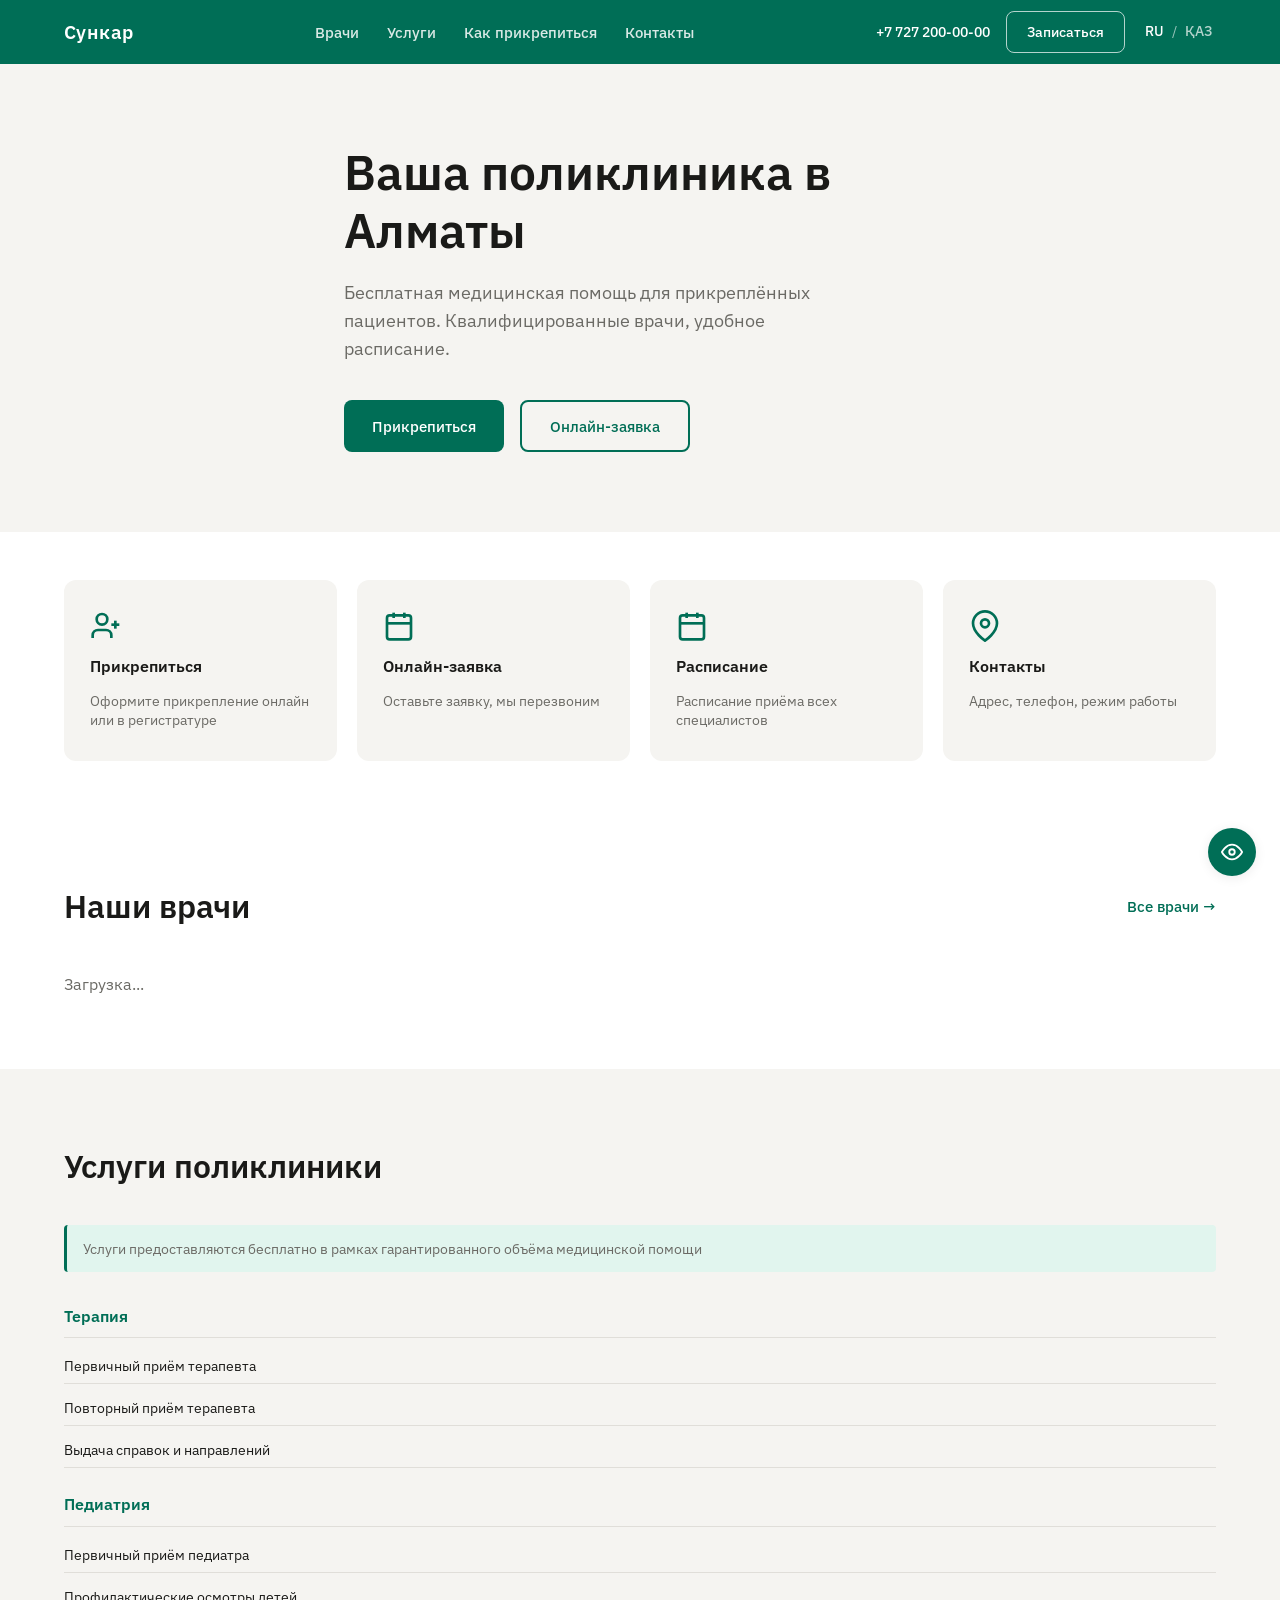
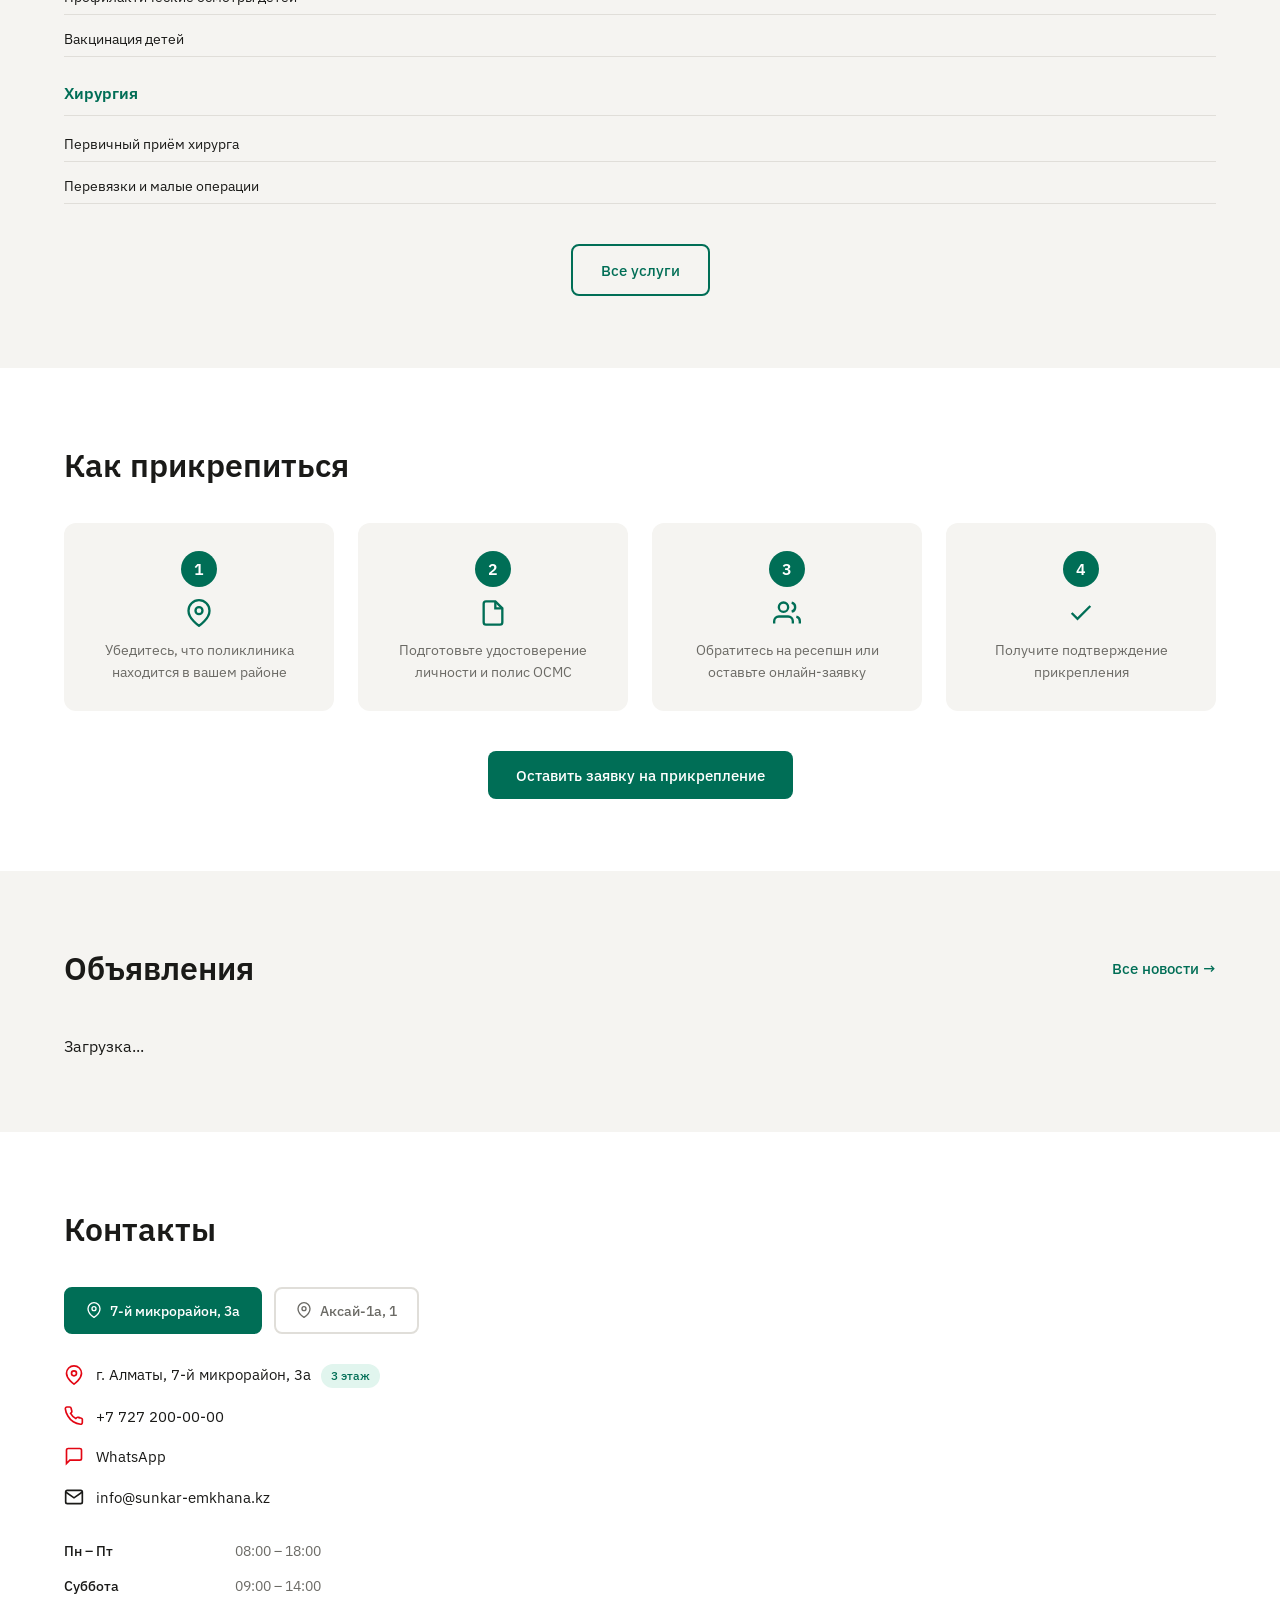
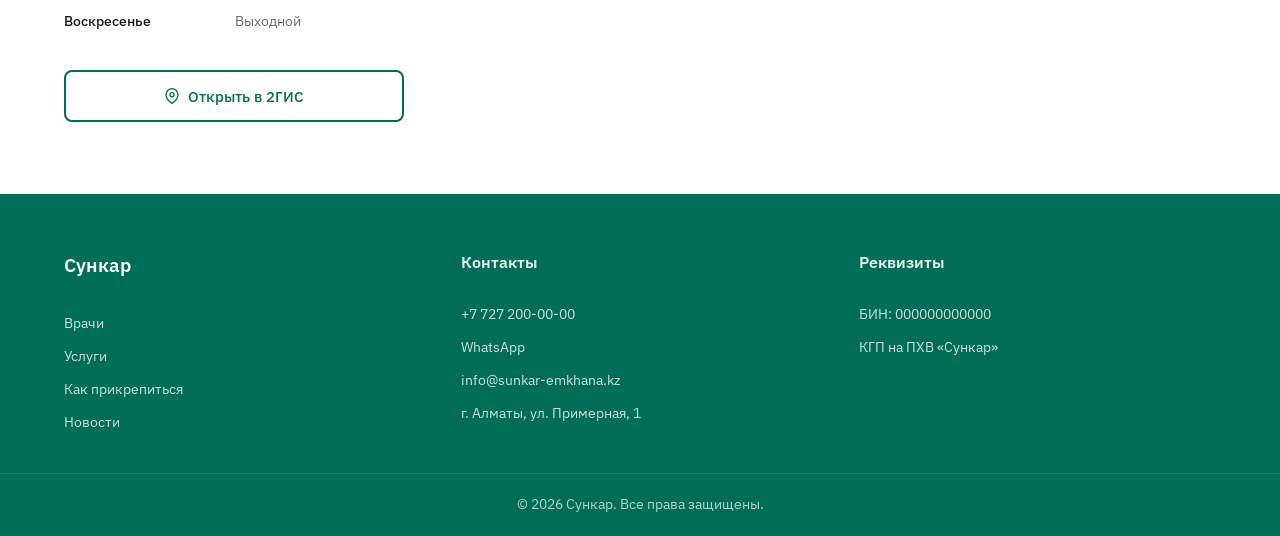
==== commit 1018643d: "Add two clinic locations with tab switcher in contacts - 7-й микрорайон 3а (3 этаж) with 2GIS link -" ====
--- a/index.html
+++ b/index.html
@@ -40,9 +40,9 @@
         <span class="header__logo-text" data-i18n="nav.brand">Сункар</span>
       </a>
       <nav class="header__nav" id="mainNav">
-        <a href="doctors.html" data-i18n="nav.doctors">Врачи</a>
-        <a href="services.html" data-i18n="nav.services">Услуги</a>
-        <a href="attach.html" data-i18n="nav.attach">Как прикрепиться</a>
+        <a href="/doctors" data-i18n="nav.doctors">Врачи</a>
+        <a href="/services" data-i18n="nav.services">Услуги</a>
+        <a href="/attach" data-i18n="nav.attach">Как прикрепиться</a>
         <a href="#contacts" data-i18n="nav.contacts">Контакты</a>
       </nav>
       <div class="header__actions">
@@ -66,7 +66,7 @@
       <h1 class="hero__title" data-i18n="hero.title">Ваша поликлиника в Алматы</h1>
       <p class="hero__subtitle" data-i18n="hero.subtitle">Бесплатная медицинская помощь для прикреплённых пациентов. Квалифицированные врачи, удобное расписание.</p>
       <div class="hero__actions">
-        <a href="attach.html" class="btn btn--primary" data-i18n="hero.cta1">Прикрепиться</a>
+        <a href="/attach" class="btn btn--primary" data-i18n="hero.cta1">Прикрепиться</a>
         <button class="btn btn--outline" onclick="openModal()" data-i18n="hero.cta2">Онлайн-заявка</button>
       </div>
     </div>
@@ -76,7 +76,7 @@
   <section class="quick-actions">
     <div class="container">
       <div class="quick-actions__grid">
-        <a href="attach.html" class="quick-card">
+        <a href="/attach" class="quick-card">
           <div class="quick-card__icon">
             <svg width="32" height="32" viewBox="0 0 24 24" fill="none" stroke="currentColor" stroke-width="2"><path d="M16 21v-2a4 4 0 0 0-4-4H6a4 4 0 0 0-4 4v2"/><circle cx="9" cy="7" r="4"/><line x1="19" y1="8" x2="19" y2="14"/><line x1="22" y1="11" x2="16" y2="11"/></svg>
           </div>
@@ -90,7 +90,7 @@
           <h3 class="quick-card__title" data-i18n="quick.appointment">Онлайн-заявка</h3>
           <p class="quick-card__desc" data-i18n="quick.appointmentDesc">Оставьте заявку, мы перезвоним</p>
         </button>
-        <a href="doctors.html" class="quick-card">
+        <a href="/doctors" class="quick-card">
           <div class="quick-card__icon">
             <svg width="32" height="32" viewBox="0 0 24 24" fill="none" stroke="currentColor" stroke-width="2"><rect x="3" y="4" width="18" height="18" rx="2"/><line x1="16" y1="2" x2="16" y2="6"/><line x1="8" y1="2" x2="8" y2="6"/><line x1="3" y1="10" x2="21" y2="10"/><path d="M8 14h.01M12 14h.01M16 14h.01M8 18h.01M12 18h.01"/></svg>
           </div>
@@ -113,7 +113,7 @@
     <div class="container">
       <div class="section__header">
         <h2 class="section__title" data-i18n="doctors.title">Наши врачи</h2>
-        <a href="doctors.html" class="link-more" data-i18n="doctors.all">Все врачи →</a>
+        <a href="/doctors" class="link-more" data-i18n="doctors.all">Все врачи →</a>
       </div>
       <div class="doctors-grid" id="doctorsGrid">
         <div class="doctors-loading" data-i18n="doctors.loading">Загрузка...</div>
@@ -128,7 +128,7 @@
       <p class="services-note" data-i18n="services.note">Услуги предоставляются бесплатно в рамках гарантированного объёма медицинской помощи</p>
       <div class="services-list" id="servicesList"></div>
       <div class="section__footer">
-        <a href="services.html" class="btn btn--outline-teal" data-i18n="services.all">Все услуги</a>
+        <a href="/services" class="btn btn--outline-teal" data-i18n="services.all">Все услуги</a>
       </div>
     </div>
   </section>
@@ -170,7 +170,7 @@
     <div class="container">
       <div class="section__header">
         <h2 class="section__title" data-i18n="news.title">Объявления</h2>
-        <a href="news.html" class="link-more" data-i18n="news.all">Все новости →</a>
+        <a href="/news" class="link-more" data-i18n="news.all">Все новости →</a>
       </div>
       <div class="news-grid" id="newsGrid">
         <div class="news-loading" data-i18n="news.loading">Загрузка...</div>
@@ -182,42 +182,114 @@
   <section class="section" id="contacts">
     <div class="container">
       <h2 class="section__title" data-i18n="contacts.title">Контакты</h2>
-      <div class="contacts-layout">
-        <div class="contacts-info">
-          <div class="contact-item">
-            <svg width="20" height="20" viewBox="0 0 24 24" fill="none" stroke="var(--sunkar-red)" stroke-width="2"><path d="M21 10c0 7-9 13-9 13s-9-6-9-13a9 9 0 0 1 18 0z"/><circle cx="12" cy="10" r="3"/></svg>
-            <span data-i18n="contacts.address">г. Алматы, ул. Примерная, 1</span>
-          </div>
-          <div class="contact-item">
-            <svg width="20" height="20" viewBox="0 0 24 24" fill="none" stroke="var(--sunkar-red)" stroke-width="2"><path d="M22 16.92v3a2 2 0 0 1-2.18 2 19.79 19.79 0 0 1-8.63-3.07A19.5 19.5 0 0 1 4.69 12 19.79 19.79 0 0 1 1.61 3.41 2 2 0 0 1 3.6 1.22h3a2 2 0 0 1 2 1.72c.127.96.361 1.903.7 2.81a2 2 0 0 1-.45 2.11L7.91 8.77a16 16 0 0 0 6.29 6.29l.95-.95a2 2 0 0 1 2.11-.45c.907.339 1.85.573 2.81.7A2 2 0 0 1 22 16.92z"/></svg>
-            <a href="tel:+77272000000" data-i18n="contacts.phone">+7 727 200-00-00</a>
-          </div>
-          <div class="contact-item">
-            <svg width="20" height="20" viewBox="0 0 24 24" fill="none" stroke="var(--sunkar-red)" stroke-width="2"><path d="M21 15a2 2 0 0 1-2 2H7l-4 4V5a2 2 0 0 1 2-2h14a2 2 0 0 1 2 2z"/></svg>
-            <a href="https://wa.me/77272000000" target="_blank" rel="noopener" data-i18n="contacts.whatsapp">WhatsApp</a>
-          </div>
-          <div class="contact-item">
-            <svg width="20" height="20" viewBox="0 0 24 24" fill="none" stroke="currentColor" stroke-width="2"><path d="M4 4h16c1.1 0 2 .9 2 2v12c0 1.1-.9 2-2 2H4c-1.1 0-2-.9-2-2V6c0-1.1.9-2 2-2z"/><polyline points="22,6 12,13 2,6"/></svg>
-            <a href="mailto:info@sunkar-emkhana.kz">info@sunkar-emkhana.kz</a>
-          </div>
-          <table class="schedule-table">
-            <tbody>
-              <tr><td data-i18n="contacts.weekdays">Пн – Пт</td><td>08:00 – 18:00</td></tr>
-              <tr><td data-i18n="contacts.saturday">Суббота</td><td>09:00 – 14:00</td></tr>
-              <tr><td data-i18n="contacts.sunday">Воскресенье</td><td data-i18n="contacts.closed">Выходной</td></tr>
-            </tbody>
-          </table>
-        </div>
-        <div class="contacts-map">
-          <iframe
-            src="https://widgets.2gis.com/widget?type=firmsonmap&options=%7B%22pos%22%3A%7B%22lat%22%3A43.238949%2C%22lon%22%3A76.945465%2C%22zoom%22%3A15%7D%7D"
-            width="100%" height="320" frameborder="0" allowfullscreen
-            title="Карта поликлиники Сункар">
-          </iframe>
-        </div>
-      </div>
-    </div>
-  </section>
+
+      <!-- Location tabs -->
+      <div class="location-tabs">
+        <button class="location-tab active" onclick="switchLocation(0, this)">
+          <svg width="16" height="16" viewBox="0 0 24 24" fill="none" stroke="currentColor" stroke-width="2"><path d="M21 10c0 7-9 13-9 13s-9-6-9-13a9 9 0 0 1 18 0z"/><circle cx="12" cy="10" r="3"/></svg>
+          7-й микрорайон, 3а
+        </button>
+        <button class="location-tab" onclick="switchLocation(1, this)">
+          <svg width="16" height="16" viewBox="0 0 24 24" fill="none" stroke="currentColor" stroke-width="2"><path d="M21 10c0 7-9 13-9 13s-9-6-9-13a9 9 0 0 1 18 0z"/><circle cx="12" cy="10" r="3"/></svg>
+          Аксай-1а, 1
+        </button>
+      </div>
+
+      <!-- Location 1: 7-й микрорайон -->
+      <div class="location-panel active" id="loc-0">
+        <div class="contacts-layout">
+          <div class="contacts-info">
+            <div class="contact-item">
+              <svg width="20" height="20" viewBox="0 0 24 24" fill="none" stroke="var(--sunkar-red)" stroke-width="2"><path d="M21 10c0 7-9 13-9 13s-9-6-9-13a9 9 0 0 1 18 0z"/><circle cx="12" cy="10" r="3"/></svg>
+              <span>г. Алматы, 7-й микрорайон, 3а <span class="badge badge--teal" style="margin-left:6px">3 этаж</span></span>
+            </div>
+            <div class="contact-item">
+              <svg width="20" height="20" viewBox="0 0 24 24" fill="none" stroke="var(--sunkar-red)" stroke-width="2"><path d="M22 16.92v3a2 2 0 0 1-2.18 2 19.79 19.79 0 0 1-8.63-3.07A19.5 19.5 0 0 1 4.69 12 19.79 19.79 0 0 1 1.61 3.41 2 2 0 0 1 3.6 1.22h3a2 2 0 0 1 2 1.72c.127.96.361 1.903.7 2.81a2 2 0 0 1-.45 2.11L7.91 8.77a16 16 0 0 0 6.29 6.29l.95-.95a2 2 0 0 1 2.11-.45c.907.339 1.85.573 2.81.7A2 2 0 0 1 22 16.92z"/></svg>
+              <a href="tel:+77272000000" data-i18n="contacts.phone">+7 727 200-00-00</a>
+            </div>
+            <div class="contact-item">
+              <svg width="20" height="20" viewBox="0 0 24 24" fill="none" stroke="var(--sunkar-red)" stroke-width="2"><path d="M21 15a2 2 0 0 1-2 2H7l-4 4V5a2 2 0 0 1 2-2h14a2 2 0 0 1 2 2z"/></svg>
+              <a href="https://wa.me/77272000000" target="_blank" rel="noopener">WhatsApp</a>
+            </div>
+            <div class="contact-item">
+              <svg width="20" height="20" viewBox="0 0 24 24" fill="none" stroke="currentColor" stroke-width="2"><path d="M4 4h16c1.1 0 2 .9 2 2v12c0 1.1-.9 2-2 2H4c-1.1 0-2-.9-2-2V6c0-1.1.9-2 2-2z"/><polyline points="22,6 12,13 2,6"/></svg>
+              <a href="mailto:info@sunkar-emkhana.kz">info@sunkar-emkhana.kz</a>
+            </div>
+            <table class="schedule-table">
+              <tbody>
+                <tr><td data-i18n="contacts.weekdays">Пн – Пт</td><td>08:00 – 18:00</td></tr>
+                <tr><td data-i18n="contacts.saturday">Суббота</td><td>09:00 – 14:00</td></tr>
+                <tr><td data-i18n="contacts.sunday">Воскресенье</td><td data-i18n="contacts.closed">Выходной</td></tr>
+              </tbody>
+            </table>
+            <a href="https://go.2gis.com/Pwo9Z" target="_blank" rel="noopener" class="btn btn--outline-teal" style="margin-top:16px;display:inline-flex;gap:8px">
+              <svg width="16" height="16" viewBox="0 0 24 24" fill="none" stroke="currentColor" stroke-width="2"><path d="M21 10c0 7-9 13-9 13s-9-6-9-13a9 9 0 0 1 18 0z"/><circle cx="12" cy="10" r="3"/></svg>
+              Открыть в 2ГИС
+            </a>
+          </div>
+          <div class="contacts-map">
+            <iframe
+              src="https://widgets.2gis.com/widget?type=firmsonmap&options=%7B%22pos%22%3A%7B%22lat%22%3A43.2351%2C%22lon%22%3A76.8933%2C%22zoom%22%3A16%7D%7D"
+              width="100%" height="320" frameborder="0" allowfullscreen
+              title="Карта — 7-й микрорайон 3а">
+            </iframe>
+          </div>
+        </div>
+      </div>
+
+      <!-- Location 2: Аксай-1а -->
+      <div class="location-panel" id="loc-1">
+        <div class="contacts-layout">
+          <div class="contacts-info">
+            <div class="contact-item">
+              <svg width="20" height="20" viewBox="0 0 24 24" fill="none" stroke="var(--sunkar-red)" stroke-width="2"><path d="M21 10c0 7-9 13-9 13s-9-6-9-13a9 9 0 0 1 18 0z"/><circle cx="12" cy="10" r="3"/></svg>
+              <span>г. Алматы, мкр. Аксай-1а, 1</span>
+            </div>
+            <div class="contact-item">
+              <svg width="20" height="20" viewBox="0 0 24 24" fill="none" stroke="var(--sunkar-red)" stroke-width="2"><path d="M22 16.92v3a2 2 0 0 1-2.18 2 19.79 19.79 0 0 1-8.63-3.07A19.5 19.5 0 0 1 4.69 12 19.79 19.79 0 0 1 1.61 3.41 2 2 0 0 1 3.6 1.22h3a2 2 0 0 1 2 1.72c.127.96.361 1.903.7 2.81a2 2 0 0 1-.45 2.11L7.91 8.77a16 16 0 0 0 6.29 6.29l.95-.95a2 2 0 0 1 2.11-.45c.907.339 1.85.573 2.81.7A2 2 0 0 1 22 16.92z"/></svg>
+              <a href="tel:+77272000000" data-i18n="contacts.phone">+7 727 200-00-00</a>
+            </div>
+            <div class="contact-item">
+              <svg width="20" height="20" viewBox="0 0 24 24" fill="none" stroke="var(--sunkar-red)" stroke-width="2"><path d="M21 15a2 2 0 0 1-2 2H7l-4 4V5a2 2 0 0 1 2-2h14a2 2 0 0 1 2 2z"/></svg>
+              <a href="https://wa.me/77272000000" target="_blank" rel="noopener">WhatsApp</a>
+            </div>
+            <div class="contact-item">
+              <svg width="20" height="20" viewBox="0 0 24 24" fill="none" stroke="currentColor" stroke-width="2"><path d="M4 4h16c1.1 0 2 .9 2 2v12c0 1.1-.9 2-2 2H4c-1.1 0-2-.9-2-2V6c0-1.1.9-2 2-2z"/><polyline points="22,6 12,13 2,6"/></svg>
+              <a href="mailto:info@sunkar-emkhana.kz">info@sunkar-emkhana.kz</a>
+            </div>
+            <table class="schedule-table">
+              <tbody>
+                <tr><td data-i18n="contacts.weekdays">Пн – Пт</td><td>08:00 – 18:00</td></tr>
+                <tr><td data-i18n="contacts.saturday">Суббота</td><td>09:00 – 14:00</td></tr>
+                <tr><td data-i18n="contacts.sunday">Воскресенье</td><td data-i18n="contacts.closed">Выходной</td></tr>
+              </tbody>
+            </table>
+            <a href="https://go.2gis.com/0qZw3" target="_blank" rel="noopener" class="btn btn--outline-teal" style="margin-top:16px;display:inline-flex;gap:8px">
+              <svg width="16" height="16" viewBox="0 0 24 24" fill="none" stroke="currentColor" stroke-width="2"><path d="M21 10c0 7-9 13-9 13s-9-6-9-13a9 9 0 0 1 18 0z"/><circle cx="12" cy="10" r="3"/></svg>
+              Открыть в 2ГИС
+            </a>
+          </div>
+          <div class="contacts-map">
+            <iframe
+              src="https://widgets.2gis.com/widget?type=firmsonmap&options=%7B%22pos%22%3A%7B%22lat%22%3A43.2477%2C%22lon%22%3A76.8253%2C%22zoom%22%3A16%7D%7D"
+              width="100%" height="320" frameborder="0" allowfullscreen
+              title="Карта — Аксай-1а 1">
+            </iframe>
+          </div>
+        </div>
+      </div>
+
+    </div>
+  </section>
+
+  <script>
+    function switchLocation(idx, btn) {
+      document.querySelectorAll('.location-tab').forEach(t => t.classList.remove('active'));
+      document.querySelectorAll('.location-panel').forEach(p => p.classList.remove('active'));
+      btn.classList.add('active');
+      document.getElementById('loc-' + idx).classList.add('active');
+    }
+  </script>
 
   <!-- FOOTER -->
   <footer class="footer">
@@ -225,10 +297,10 @@
       <div class="footer__col">
         <p class="footer__brand" data-i18n="nav.brand">Сункар</p>
         <nav class="footer__nav">
-          <a href="doctors.html" data-i18n="nav.doctors">Врачи</a>
-          <a href="services.html" data-i18n="nav.services">Услуги</a>
-          <a href="attach.html" data-i18n="nav.attach">Как прикрепиться</a>
-          <a href="news.html" data-i18n="nav.news">Новости</a>
+          <a href="/doctors" data-i18n="nav.doctors">Врачи</a>
+          <a href="/services" data-i18n="nav.services">Услуги</a>
+          <a href="/attach" data-i18n="nav.attach">Как прикрепиться</a>
+          <a href="/news" data-i18n="nav.news">Новости</a>
         </nav>
       </div>
       <div class="footer__col">
@@ -321,10 +393,11 @@
     </div>
   </div>
 
+  <script src="https://cdn.jsdelivr.net/npm/@supabase/supabase-js@2"></script>
   <script src="js/i18n.js"></script>
-  <script src="js/firebase.js" type="module"></script>
-  <script src="js/doctors.js" type="module"></script>
-  <script src="js/news.js" type="module"></script>
+  <script src="js/supabase.js"></script>
+  <script src="js/doctors.js"></script>
+  <script src="js/news.js"></script>
   <script src="js/services.js"></script>
   <script>
     document.getElementById('year').textContent = new Date().getFullYear();
--- a/css/main.css
+++ b/css/main.css
@@ -340,6 +340,16 @@
 
 .doctors-loading { color: var(--text-sec); }
 
+.doctors-grid--full { grid-template-columns: repeat(3, 1fr); }
+.doctor-card--full { flex-direction: row; align-items: flex-start; text-align: left; gap: 20px; }
+.doctor-card--full .doctor-card__photo { flex-shrink: 0; }
+.doctor-card__info { flex: 1; }
+.doctor-card__schedule-wrap { display: flex; flex-wrap: wrap; gap: 6px; margin: 8px 0; }
+.news-grid--full { grid-template-columns: 1fr; }
+
+@media (max-width: 1200px) { .doctors-grid--full { grid-template-columns: repeat(2, 1fr); } }
+@media (max-width: 768px)  { .doctors-grid--full { grid-template-columns: 1fr; } .doctor-card--full { flex-direction: column; } }
+
 /* ── Services ── */
 .services-note {
   font-size: .9rem;
@@ -465,6 +475,35 @@
   -webkit-box-orient: vertical;
   overflow: hidden;
 }
+
+/* ── Location tabs ── */
+.location-tabs {
+  display: flex;
+  gap: 12px;
+  margin-bottom: 28px;
+  flex-wrap: wrap;
+}
+
+.location-tab {
+  display: flex;
+  align-items: center;
+  gap: 8px;
+  padding: 10px 20px;
+  border-radius: 8px;
+  border: 2px solid var(--gray-line);
+  background: var(--white);
+  color: var(--text-sec);
+  font-size: .9rem;
+  font-weight: 500;
+  cursor: pointer;
+  transition: all var(--transition);
+}
+
+.location-tab:hover { border-color: var(--teal); color: var(--teal); }
+.location-tab.active { border-color: var(--teal); background: var(--teal); color: var(--white); }
+
+.location-panel { display: none; }
+.location-panel.active { display: block; }
 
 /* ── Contacts ── */
 .contacts-layout {
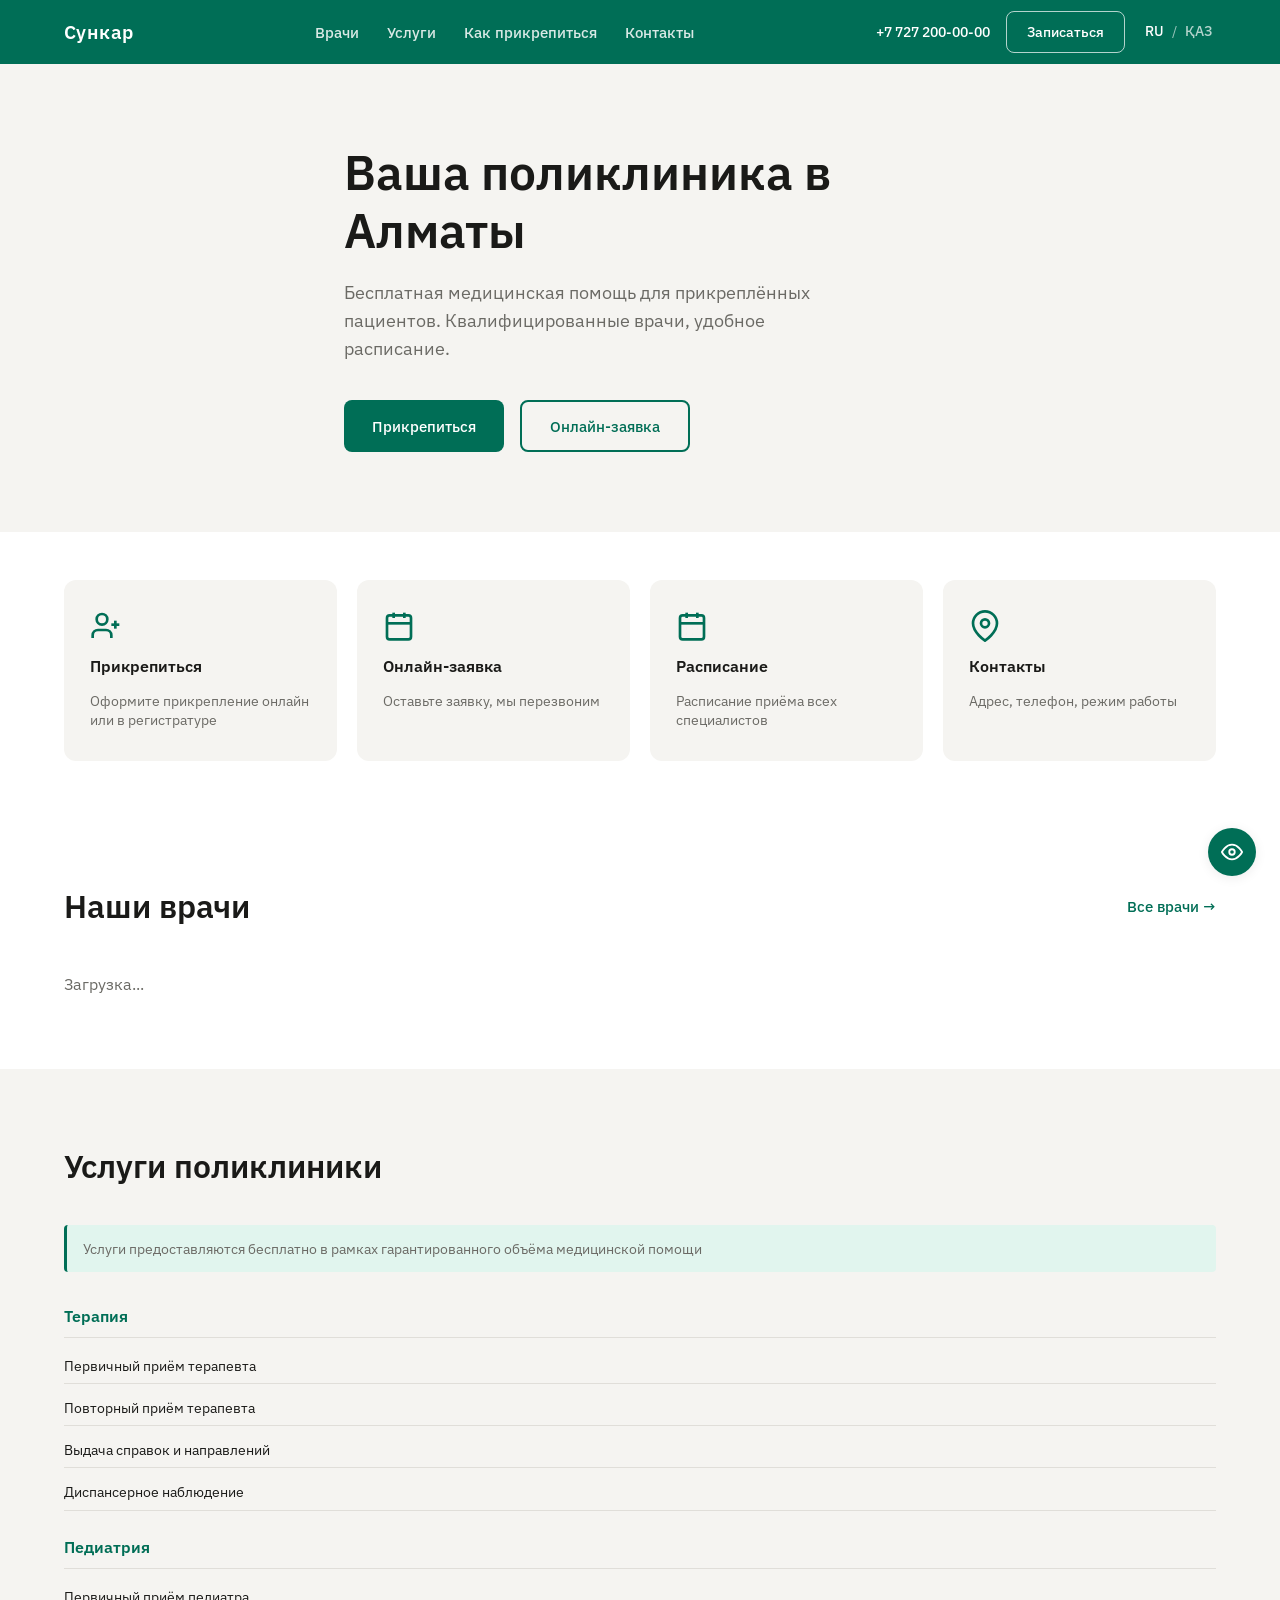
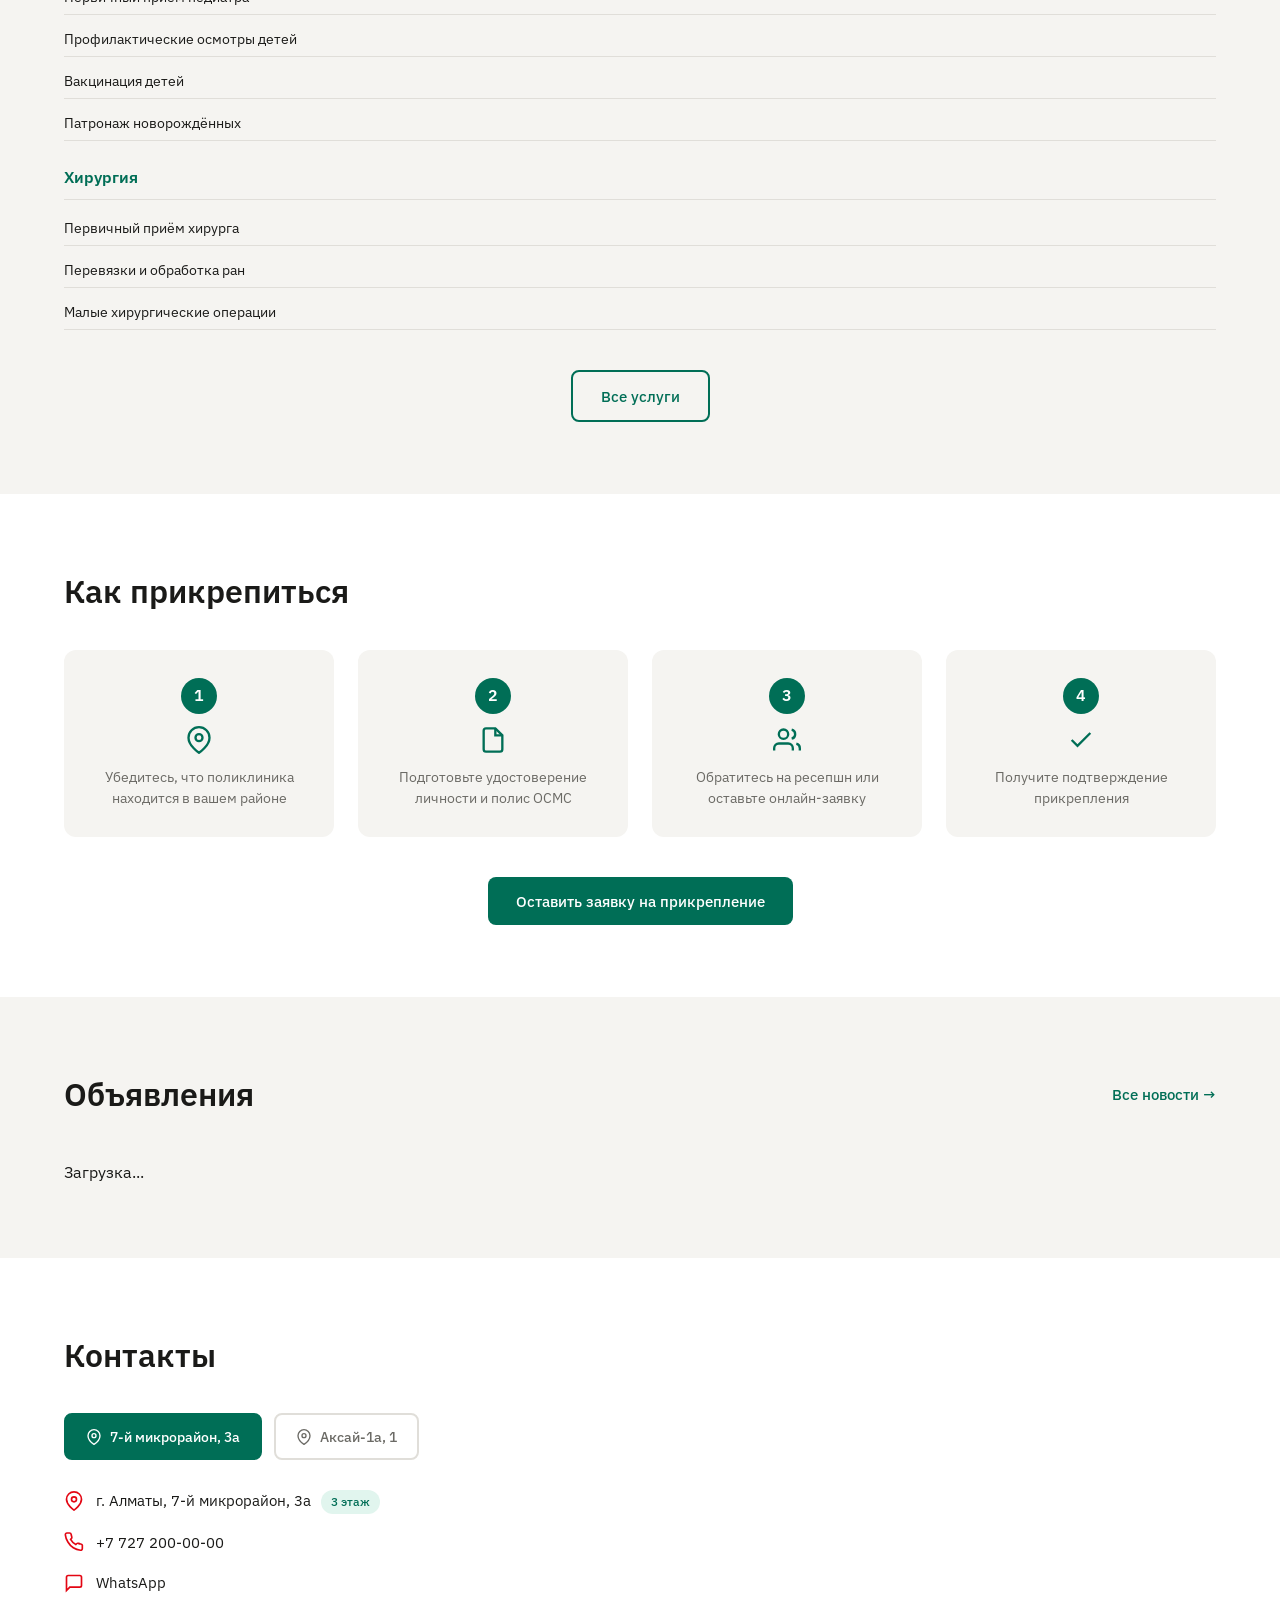
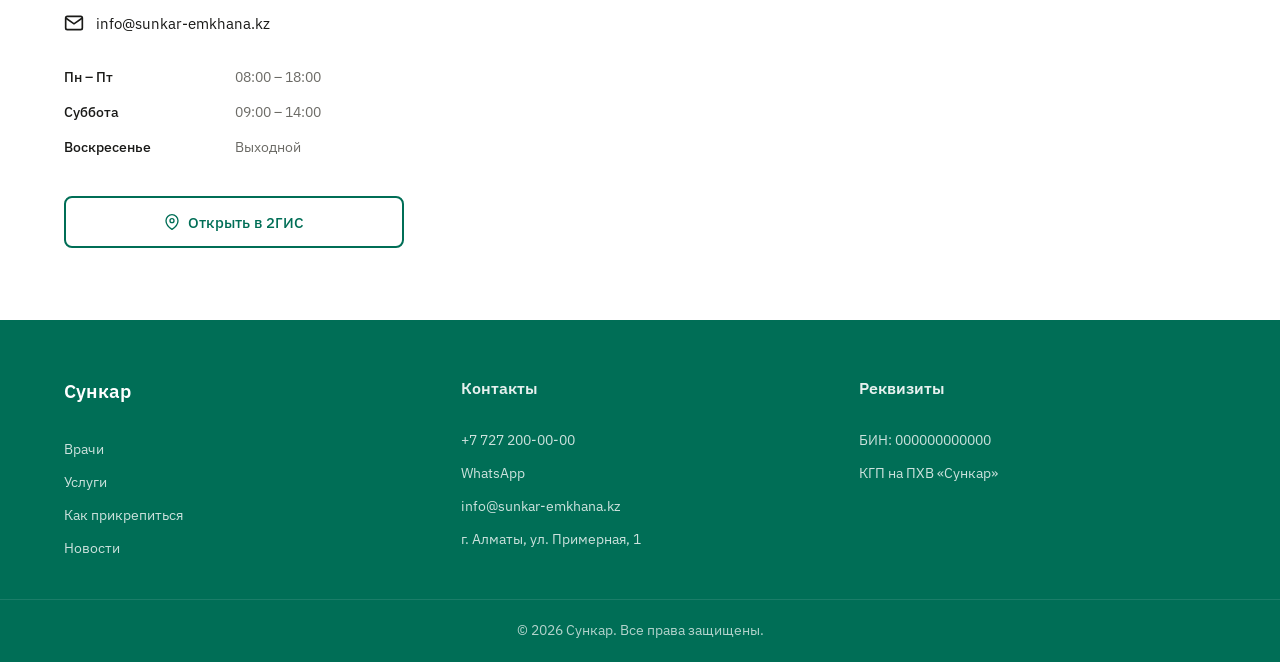
==== commit 01aefeea: "seo: add Open Graph, canonical URLs, Schema.org and fix sitemap - sitemap.xml: clean URLs (no .html " ====
--- a/index.html
+++ b/index.html
@@ -5,9 +5,49 @@
   <meta name="viewport" content="width=device-width, initial-scale=1.0" />
   <title>Сункар — Городская поликлиника Алматы</title>
   <meta name="description" content="Государственная поликлиника Сункар в Алматы. Прикрепитесь к поликлинике, узнайте расписание врачей, запишитесь на приём." />
+  <!-- Open Graph -->
   <meta property="og:title" content="Сункар — Городская поликлиника Алматы" />
   <meta property="og:description" content="Прикрепитесь к поликлинике, узнайте расписание врачей, запишитесь на приём." />
   <meta property="og:type" content="website" />
+  <meta property="og:url" content="https://sunkar-emkhana.kz/" />
+  <meta property="og:locale" content="ru_RU" />
+  <!-- Twitter Card -->
+  <meta name="twitter:card" content="summary" />
+  <meta name="twitter:title" content="Сункар — Городская поликлиника Алматы" />
+  <meta name="twitter:description" content="Прикрепитесь к поликлинике, узнайте расписание врачей, запишитесь на приём." />
+  <!-- Canonical -->
+  <link rel="canonical" href="https://sunkar-emkhana.kz/" />
+  <!-- Schema.org -->
+  <script type="application/ld+json">
+  {
+    "@context": "https://schema.org",
+    "@type": "MedicalClinic",
+    "name": "КГП на ПХВ «Сункар»",
+    "url": "https://sunkar-emkhana.kz",
+    "telephone": "+77272000000",
+    "email": "info@sunkar-emkhana.kz",
+    "address": [
+      {
+        "@type": "PostalAddress",
+        "streetAddress": "7-й микрорайон, 3а",
+        "addressLocality": "Алматы",
+        "addressCountry": "KZ"
+      },
+      {
+        "@type": "PostalAddress",
+        "streetAddress": "Микрорайон Аксай-1а, 1",
+        "addressLocality": "Алматы",
+        "addressCountry": "KZ"
+      }
+    ],
+    "openingHours": "Mo-Fr 08:00-20:00",
+    "medicalSpecialty": ["GeneralPractice", "Pediatric", "Cardiology"],
+    "availableService": {
+      "@type": "MedicalTherapy",
+      "name": "Бесплатная медицинская помощь по ГОБМП и ОСМС"
+    }
+  }
+  </script>
   <link rel="preconnect" href="https://fonts.googleapis.com" />
   <link rel="preconnect" href="https://fonts.gstatic.com" crossorigin />
   <link href="https://fonts.googleapis.com/css2?family=IBM+Plex+Sans:wght@400;500;600&display=swap" rel="stylesheet" />
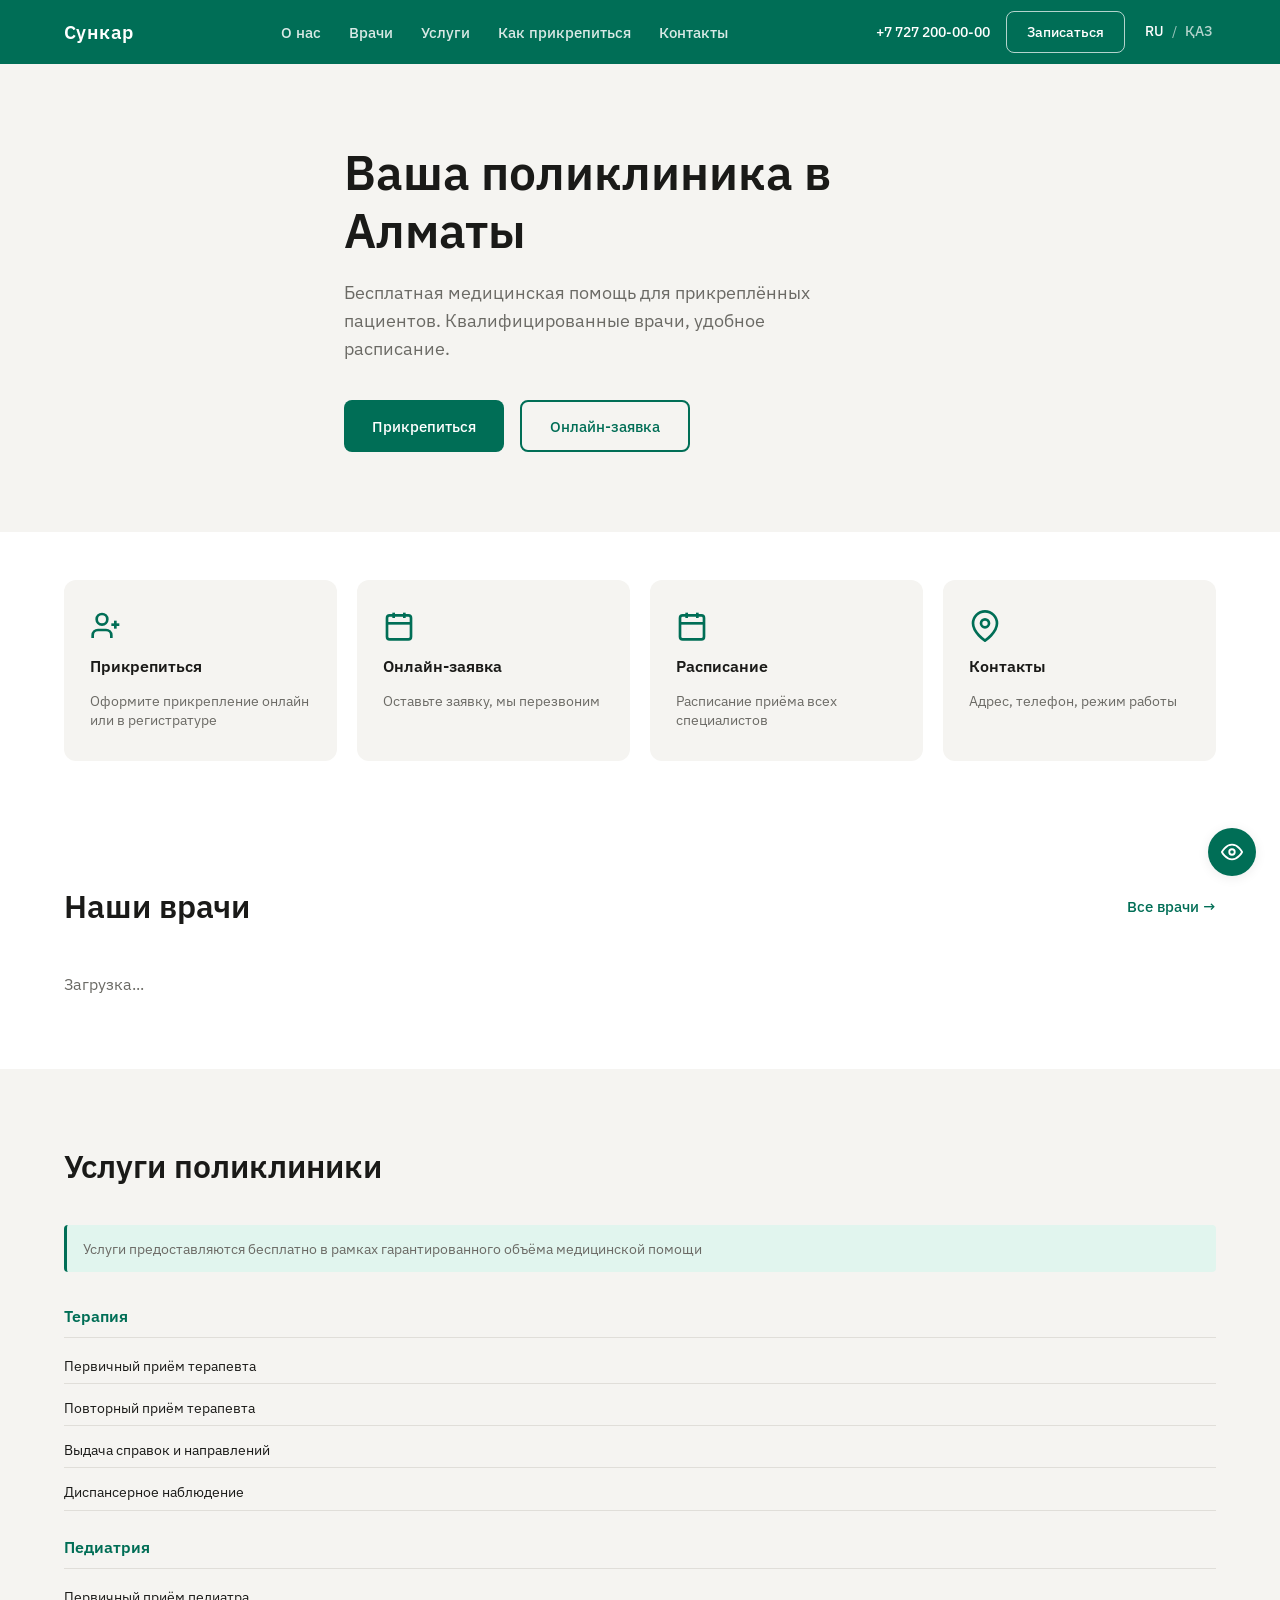
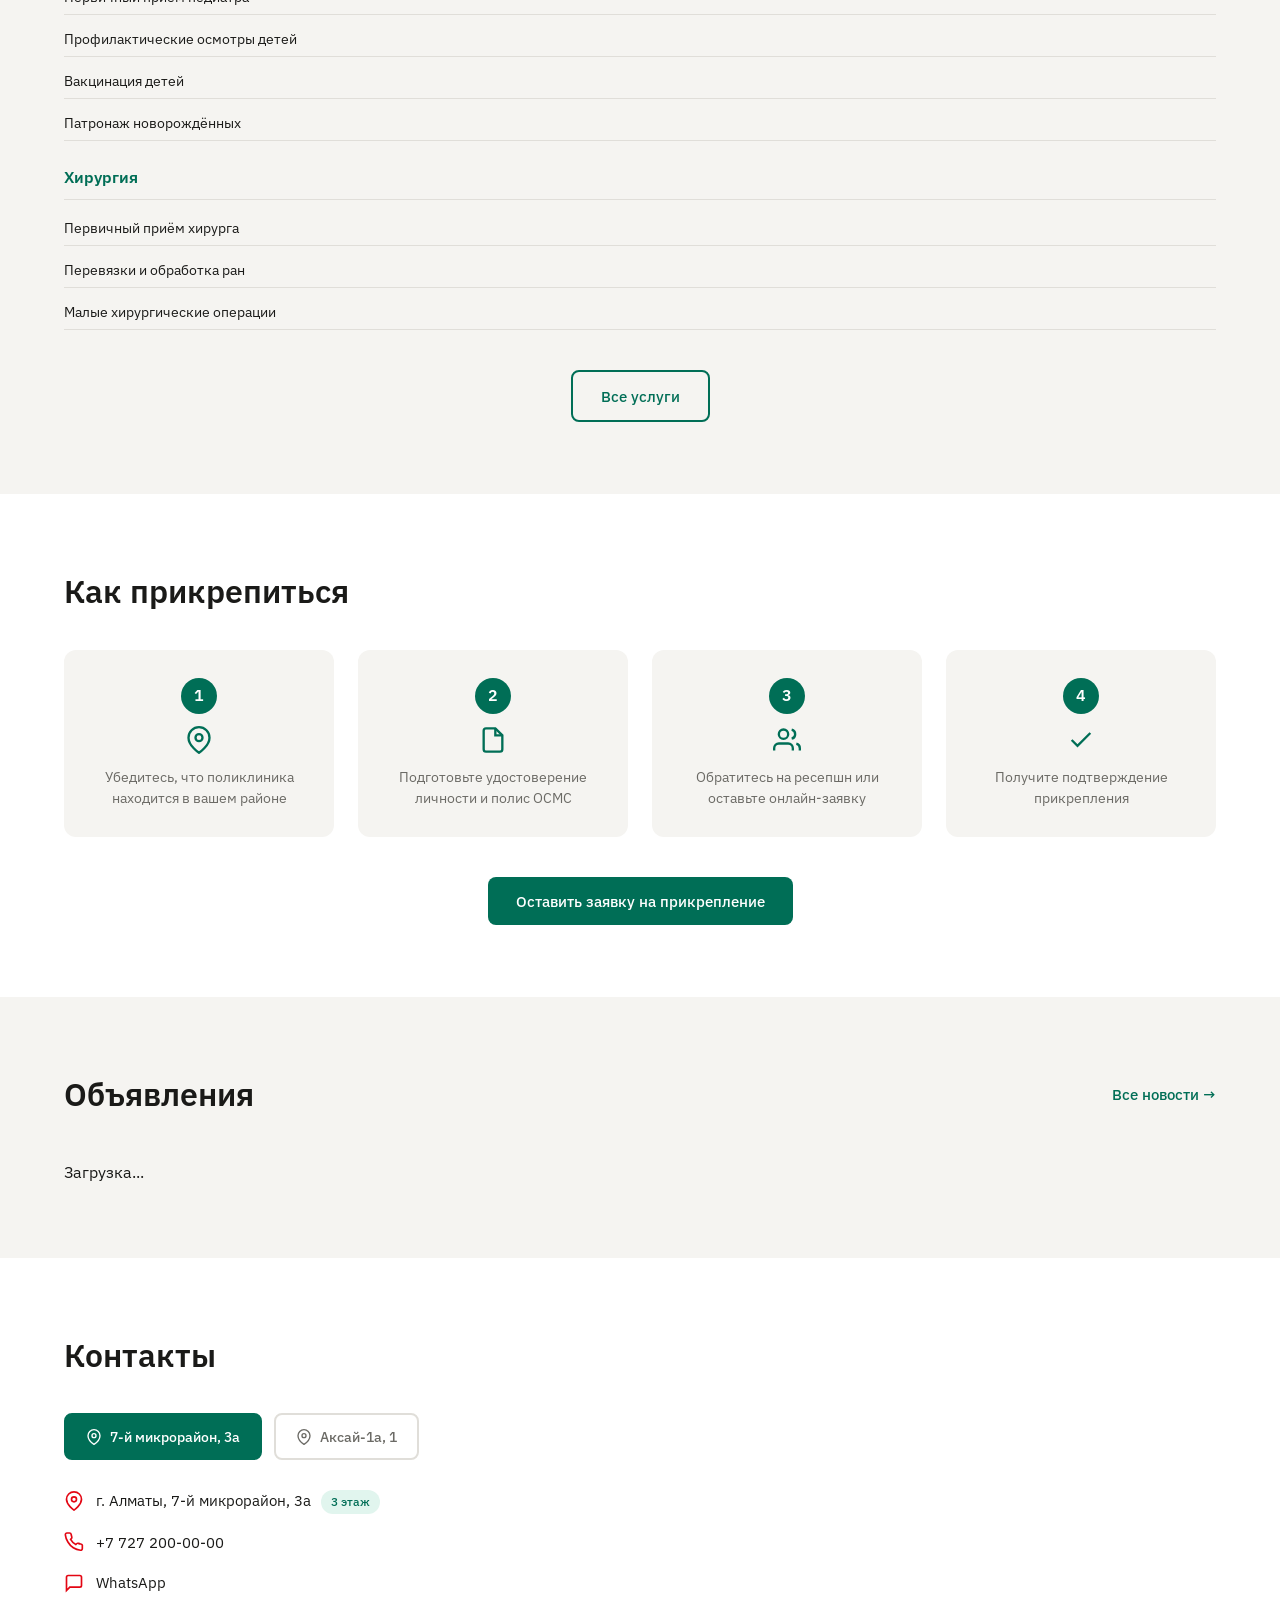
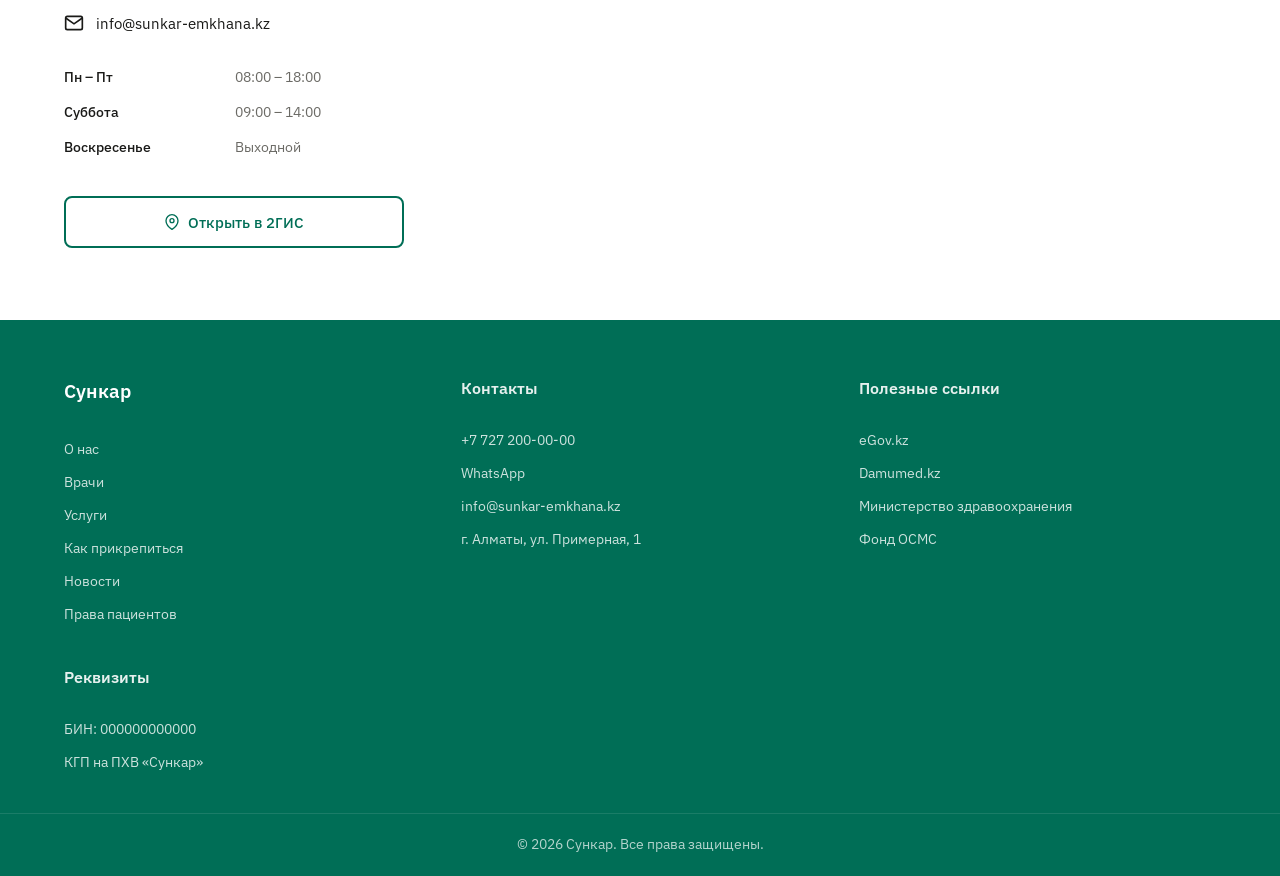
==== commit 0feaa212: "Add О нас and Права пациентов pages, update nav/footer site-wide - New about.html: реквизиты, руково" ====
--- a/index.html
+++ b/index.html
@@ -80,6 +80,7 @@
         <span class="header__logo-text" data-i18n="nav.brand">Сункар</span>
       </a>
       <nav class="header__nav" id="mainNav">
+        <a href="/about" data-i18n="nav.about">О нас</a>
         <a href="/doctors" data-i18n="nav.doctors">Врачи</a>
         <a href="/services" data-i18n="nav.services">Услуги</a>
         <a href="/attach" data-i18n="nav.attach">Как прикрепиться</a>
@@ -337,10 +338,12 @@
       <div class="footer__col">
         <p class="footer__brand" data-i18n="nav.brand">Сункар</p>
         <nav class="footer__nav">
+          <a href="/about">О нас</a>
           <a href="/doctors" data-i18n="nav.doctors">Врачи</a>
           <a href="/services" data-i18n="nav.services">Услуги</a>
           <a href="/attach" data-i18n="nav.attach">Как прикрепиться</a>
           <a href="/news" data-i18n="nav.news">Новости</a>
+          <a href="/rights">Права пациентов</a>
         </nav>
       </div>
       <div class="footer__col">
@@ -349,6 +352,13 @@
         <a href="https://wa.me/77272000000" target="_blank" rel="noopener">WhatsApp</a>
         <a href="mailto:info@sunkar-emkhana.kz">info@sunkar-emkhana.kz</a>
         <span data-i18n="contacts.address">г. Алматы, ул. Примерная, 1</span>
+      </div>
+      <div class="footer__col">
+        <p class="footer__col-title">Полезные ссылки</p>
+        <a href="https://egov.kz" target="_blank" rel="noopener">eGov.kz</a>
+        <a href="https://damumed.kz" target="_blank" rel="noopener">Damumed.kz</a>
+        <a href="https://mzsr.gov.kz" target="_blank" rel="noopener">Министерство здравоохранения</a>
+        <a href="https://osms.kz" target="_blank" rel="noopener">Фонд ОСМС</a>
       </div>
       <div class="footer__col">
         <p class="footer__col-title" data-i18n="footer.requisites">Реквизиты</p>
